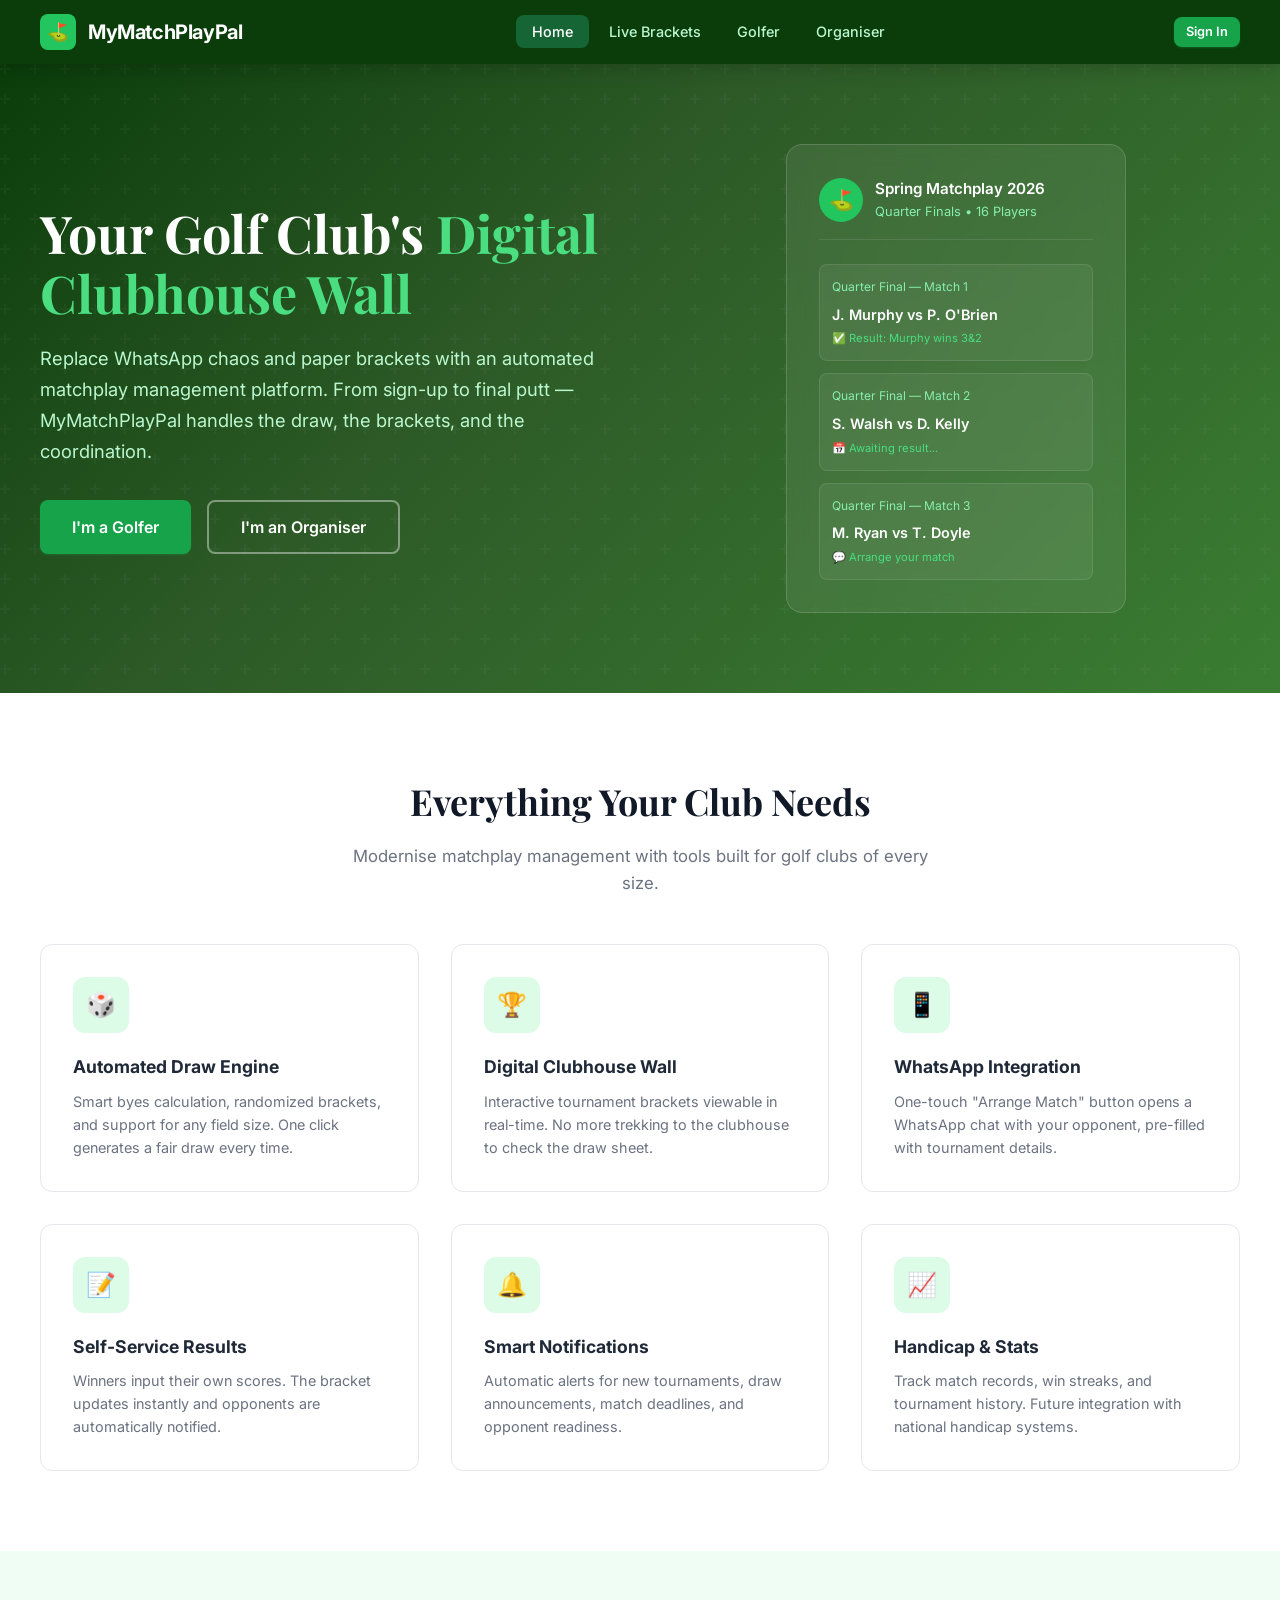
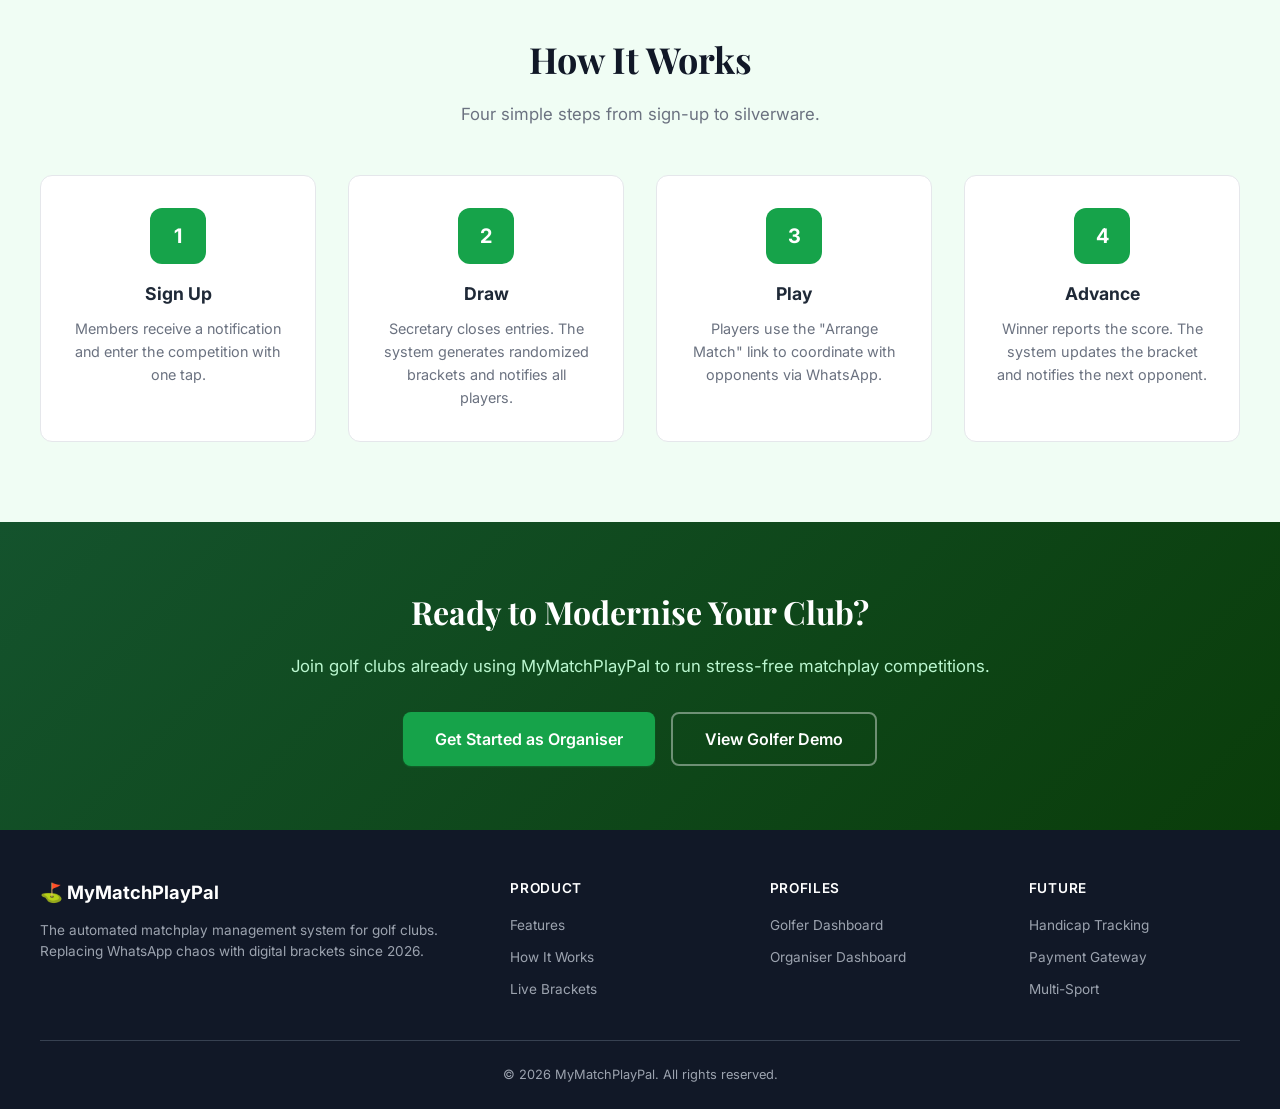
==== index.html @ 0b0356ab "Optimise all pages for mobile viewing Add responsive hamburger menu dropdown, fix How It Works grid " ====
<!DOCTYPE html>
<html lang="en">
<head>
  <meta charset="UTF-8">
  <meta name="viewport" content="width=device-width, initial-scale=1.0">
  <title>MyMatchPlayPal - Automated Matchplay Management for Golf Clubs</title>
  <link rel="preconnect" href="https://fonts.googleapis.com">
  <link href="https://fonts.googleapis.com/css2?family=Inter:wght@400;500;600;700&family=Playfair+Display:wght@600;700&display=swap" rel="stylesheet">
  <link rel="stylesheet" href="css/style.css">
</head>
<body>

  <!-- Navigation -->
  <nav class="navbar">
    <div class="navbar-inner">
      <a href="index.html" class="navbar-brand">
        <div class="brand-icon">&#9971;</div>
        MyMatchPlayPal
      </a>
      <ul class="navbar-links">
        <li><a href="index.html" class="active">Home</a></li>
        <li><a href="bracket.html">Live Brackets</a></li>
        <li><a href="golfer.html">Golfer</a></li>
        <li><a href="organiser.html">Organiser</a></li>
      </ul>
      <div class="navbar-actions">
        <a href="golfer.html" class="btn btn-sm btn-primary">Sign In</a>
        <button class="menu-toggle" onclick="document.querySelector('.navbar-links').classList.toggle('show')">&#9776;</button>
      </div>
    </div>
  </nav>

  <!-- Hero Section -->
  <section class="hero">
    <div class="hero-content">
      <div class="hero-text">
        <h1>Your Golf Club's <span>Digital Clubhouse Wall</span></h1>
        <p>Replace WhatsApp chaos and paper brackets with an automated matchplay management platform. From sign-up to final putt &mdash; MyMatchPlayPal handles the draw, the brackets, and the coordination.</p>
        <div class="hero-buttons">
          <a href="golfer.html" class="btn btn-lg btn-primary">I'm a Golfer</a>
          <a href="organiser.html" class="btn btn-lg btn-outline">I'm an Organiser</a>
        </div>
      </div>
      <div class="hero-visual">
        <div class="hero-mockup">
          <div class="hero-mockup-header">
            <div class="hero-mockup-avatar">&#9971;</div>
            <div class="hero-mockup-info">
              <h4>Spring Matchplay 2026</h4>
              <p>Quarter Finals &bull; 16 Players</p>
            </div>
          </div>
          <div class="hero-mockup-matches">
            <div class="hero-match-card">
              <div class="match-title">Quarter Final &mdash; Match 1</div>
              <div class="match-vs">J. Murphy vs P. O'Brien</div>
              <div class="match-status">&#9989; Result: Murphy wins 3&amp;2</div>
            </div>
            <div class="hero-match-card">
              <div class="match-title">Quarter Final &mdash; Match 2</div>
              <div class="match-vs">S. Walsh vs D. Kelly</div>
              <div class="match-status">&#128197; Awaiting result...</div>
            </div>
            <div class="hero-match-card">
              <div class="match-title">Quarter Final &mdash; Match 3</div>
              <div class="match-vs">M. Ryan vs T. Doyle</div>
              <div class="match-status">&#128172; Arrange your match</div>
            </div>
          </div>
        </div>
      </div>
    </div>
  </section>

  <!-- Features -->
  <section class="features" id="features">
    <div class="section-header">
      <h2>Everything Your Club Needs</h2>
      <p>Modernise matchplay management with tools built for golf clubs of every size.</p>
    </div>
    <div class="feature-grid">
      <div class="feature-card">
        <div class="feature-icon">&#127922;</div>
        <h3>Automated Draw Engine</h3>
        <p>Smart byes calculation, randomized brackets, and support for any field size. One click generates a fair draw every time.</p>
      </div>
      <div class="feature-card">
        <div class="feature-icon">&#127942;</div>
        <h3>Digital Clubhouse Wall</h3>
        <p>Interactive tournament brackets viewable in real-time. No more trekking to the clubhouse to check the draw sheet.</p>
      </div>
      <div class="feature-card">
        <div class="feature-icon">&#128241;</div>
        <h3>WhatsApp Integration</h3>
        <p>One-touch "Arrange Match" button opens a WhatsApp chat with your opponent, pre-filled with tournament details.</p>
      </div>
      <div class="feature-card">
        <div class="feature-icon">&#128221;</div>
        <h3>Self-Service Results</h3>
        <p>Winners input their own scores. The bracket updates instantly and opponents are automatically notified.</p>
      </div>
      <div class="feature-card">
        <div class="feature-icon">&#128276;</div>
        <h3>Smart Notifications</h3>
        <p>Automatic alerts for new tournaments, draw announcements, match deadlines, and opponent readiness.</p>
      </div>
      <div class="feature-card">
        <div class="feature-icon">&#128200;</div>
        <h3>Handicap & Stats</h3>
        <p>Track match records, win streaks, and tournament history. Future integration with national handicap systems.</p>
      </div>
    </div>
  </section>

  <!-- How It Works -->
  <section class="features" id="how-it-works" style="background: var(--green-50);">
    <div class="section-header">
      <h2>How It Works</h2>
      <p>Four simple steps from sign-up to silverware.</p>
    </div>
    <div class="feature-grid how-it-works-grid">
      <div class="feature-card" style="text-align:center; background: var(--white);">
        <div class="feature-icon" style="margin: 0 auto 1rem; background: var(--green-600); color: white; font-weight: 700; font-size: 1.25rem;">1</div>
        <h3>Sign Up</h3>
        <p>Members receive a notification and enter the competition with one tap.</p>
      </div>
      <div class="feature-card" style="text-align:center; background: var(--white);">
        <div class="feature-icon" style="margin: 0 auto 1rem; background: var(--green-600); color: white; font-weight: 700; font-size: 1.25rem;">2</div>
        <h3>Draw</h3>
        <p>Secretary closes entries. The system generates randomized brackets and notifies all players.</p>
      </div>
      <div class="feature-card" style="text-align:center; background: var(--white);">
        <div class="feature-icon" style="margin: 0 auto 1rem; background: var(--green-600); color: white; font-weight: 700; font-size: 1.25rem;">3</div>
        <h3>Play</h3>
        <p>Players use the "Arrange Match" link to coordinate with opponents via WhatsApp.</p>
      </div>
      <div class="feature-card" style="text-align:center; background: var(--white);">
        <div class="feature-icon" style="margin: 0 auto 1rem; background: var(--green-600); color: white; font-weight: 700; font-size: 1.25rem;">4</div>
        <h3>Advance</h3>
        <p>Winner reports the score. The system updates the bracket and notifies the next opponent.</p>
      </div>
    </div>
  </section>

  <!-- CTA -->
  <section class="cta">
    <h2>Ready to Modernise Your Club?</h2>
    <p>Join golf clubs already using MyMatchPlayPal to run stress-free matchplay competitions.</p>
    <div style="display:flex; gap:1rem; justify-content:center; flex-wrap:wrap;">
      <a href="organiser.html" class="btn btn-lg btn-primary">Get Started as Organiser</a>
      <a href="golfer.html" class="btn btn-lg btn-outline">View Golfer Demo</a>
    </div>
  </section>

  <!-- Footer -->
  <footer class="footer">
    <div class="footer-inner">
      <div class="footer-brand">
        <h3>&#9971; MyMatchPlayPal</h3>
        <p>The automated matchplay management system for golf clubs. Replacing WhatsApp chaos with digital brackets since 2026.</p>
      </div>
      <div class="footer-col">
        <h4>Product</h4>
        <ul>
          <li><a href="#features">Features</a></li>
          <li><a href="#how-it-works">How It Works</a></li>
          <li><a href="bracket.html">Live Brackets</a></li>
        </ul>
      </div>
      <div class="footer-col">
        <h4>Profiles</h4>
        <ul>
          <li><a href="golfer.html">Golfer Dashboard</a></li>
          <li><a href="organiser.html">Organiser Dashboard</a></li>
        </ul>
      </div>
      <div class="footer-col">
        <h4>Future</h4>
        <ul>
          <li><a href="#">Handicap Tracking</a></li>
          <li><a href="#">Payment Gateway</a></li>
          <li><a href="#">Multi-Sport</a></li>
        </ul>
      </div>
    </div>
    <div class="footer-bottom">
      &copy; 2026 MyMatchPlayPal. All rights reserved.
    </div>
  </footer>

</body>
</html>
---- css/style.css ----
/* ============================================
   MyMatchPlayPal - Golf Green Theme
   ============================================ */

/* CSS Variables - Golf Green Palette */
:root {
  --green-900: #0a3d0a;
  --green-800: #14532d;
  --green-700: #166534;
  --green-600: #16a34a;
  --green-500: #22c55e;
  --green-400: #4ade80;
  --green-300: #86efac;
  --green-200: #bbf7d0;
  --green-100: #dcfce7;
  --green-50: #f0fdf4;

  --fairway: #2d5a27;
  --putting-green: #3a7d32;
  --rough: #1a4314;
  --sand: #f5e6c8;
  --sand-dark: #d4c4a0;
  --white: #ffffff;
  --off-white: #f8faf8;
  --gray-100: #f3f4f6;
  --gray-200: #e5e7eb;
  --gray-300: #d1d5db;
  --gray-400: #9ca3af;
  --gray-500: #6b7280;
  --gray-600: #4b5563;
  --gray-700: #374151;
  --gray-800: #1f2937;
  --gray-900: #111827;

  --gold: #d4a843;
  --gold-light: #f0d78c;
  --red: #dc2626;
  --blue: #2563eb;

  --shadow-sm: 0 1px 2px rgba(0,0,0,0.05);
  --shadow: 0 1px 3px rgba(0,0,0,0.1), 0 1px 2px rgba(0,0,0,0.06);
  --shadow-md: 0 4px 6px rgba(0,0,0,0.1), 0 2px 4px rgba(0,0,0,0.06);
  --shadow-lg: 0 10px 15px rgba(0,0,0,0.1), 0 4px 6px rgba(0,0,0,0.05);
  --shadow-xl: 0 20px 25px rgba(0,0,0,0.1), 0 10px 10px rgba(0,0,0,0.04);

  --radius-sm: 6px;
  --radius: 8px;
  --radius-lg: 12px;
  --radius-xl: 16px;
  --radius-full: 9999px;

  --font-sans: 'Inter', -apple-system, BlinkMacSystemFont, 'Segoe UI', sans-serif;
  --font-display: 'Playfair Display', Georgia, serif;
}

/* Reset & Base */
*, *::before, *::after {
  box-sizing: border-box;
  margin: 0;
  padding: 0;
}

html {
  scroll-behavior: smooth;
}

body {
  font-family: var(--font-sans);
  color: var(--gray-800);
  background: var(--off-white);
  line-height: 1.6;
  -webkit-font-smoothing: antialiased;
}

a {
  color: var(--green-700);
  text-decoration: none;
  transition: color 0.2s;
}

a:hover {
  color: var(--green-500);
}

img {
  max-width: 100%;
  display: block;
}

/* ============================================
   Navigation
   ============================================ */
.navbar {
  background: var(--green-900);
  padding: 0 2rem;
  position: sticky;
  top: 0;
  z-index: 1000;
  box-shadow: var(--shadow-lg);
}

.navbar-inner {
  max-width: 1200px;
  margin: 0 auto;
  display: flex;
  align-items: center;
  justify-content: space-between;
  height: 64px;
}

.navbar-brand {
  display: flex;
  align-items: center;
  gap: 0.75rem;
  color: var(--white);
  font-weight: 700;
  font-size: 1.25rem;
  letter-spacing: -0.02em;
}

.navbar-brand .brand-icon {
  width: 36px;
  height: 36px;
  background: var(--green-500);
  border-radius: var(--radius);
  display: flex;
  align-items: center;
  justify-content: center;
  font-size: 1.1rem;
}

.navbar-links {
  display: flex;
  align-items: center;
  gap: 0.25rem;
  list-style: none;
}

.navbar-links a {
  color: var(--green-200);
  padding: 0.5rem 1rem;
  border-radius: var(--radius);
  font-size: 0.9rem;
  font-weight: 500;
  transition: all 0.2s;
}

.navbar-links a:hover,
.navbar-links a.active {
  color: var(--white);
  background: rgba(255,255,255,0.1);
}

.navbar-links a.active {
  background: var(--green-700);
}

.navbar-actions {
  display: flex;
  align-items: center;
  gap: 0.75rem;
}

.nav-avatar {
  width: 36px;
  height: 36px;
  border-radius: var(--radius-full);
  background: var(--green-600);
  color: var(--white);
  display: flex;
  align-items: center;
  justify-content: center;
  font-weight: 600;
  font-size: 0.85rem;
  border: 2px solid var(--green-400);
  cursor: pointer;
}

/* Mobile menu toggle */
.menu-toggle {
  display: none;
  background: none;
  border: none;
  color: var(--white);
  font-size: 1.5rem;
  cursor: pointer;
}

/* ============================================
   Buttons
   ============================================ */
.btn {
  display: inline-flex;
  align-items: center;
  justify-content: center;
  gap: 0.5rem;
  padding: 0.625rem 1.25rem;
  border-radius: var(--radius);
  font-size: 0.9rem;
  font-weight: 600;
  font-family: var(--font-sans);
  border: none;
  cursor: pointer;
  transition: all 0.2s;
  text-decoration: none;
  line-height: 1.4;
}

.btn-primary {
  background: var(--green-600);
  color: var(--white);
  box-shadow: 0 1px 2px rgba(22, 163, 74, 0.3);
}

.btn-primary:hover {
  background: var(--green-700);
  color: var(--white);
  transform: translateY(-1px);
  box-shadow: 0 4px 8px rgba(22, 163, 74, 0.3);
}

.btn-secondary {
  background: var(--white);
  color: var(--green-700);
  border: 2px solid var(--green-600);
}

.btn-secondary:hover {
  background: var(--green-50);
  color: var(--green-800);
}

.btn-outline {
  background: transparent;
  color: var(--white);
  border: 2px solid rgba(255,255,255,0.4);
}

.btn-outline:hover {
  background: rgba(255,255,255,0.1);
  border-color: var(--white);
  color: var(--white);
}

.btn-gold {
  background: var(--gold);
  color: var(--green-900);
}

.btn-gold:hover {
  background: var(--gold-light);
}

.btn-whatsapp {
  background: #25D366;
  color: var(--white);
}

.btn-whatsapp:hover {
  background: #20bd5a;
  color: var(--white);
}

.btn-danger {
  background: var(--red);
  color: var(--white);
}

.btn-sm {
  padding: 0.375rem 0.75rem;
  font-size: 0.8rem;
}

.btn-lg {
  padding: 0.875rem 2rem;
  font-size: 1rem;
}

.btn-icon {
  width: 36px;
  height: 36px;
  padding: 0;
  border-radius: var(--radius);
}

/* ============================================
   Cards
   ============================================ */
.card {
  background: var(--white);
  border-radius: var(--radius-lg);
  box-shadow: var(--shadow);
  border: 1px solid var(--gray-200);
  overflow: hidden;
  transition: box-shadow 0.2s, transform 0.2s;
}

.card:hover {
  box-shadow: var(--shadow-md);
}

.card-header {
  padding: 1.25rem 1.5rem;
  border-bottom: 1px solid var(--gray-200);
  display: flex;
  align-items: center;
  justify-content: space-between;
}

.card-header h3 {
  font-size: 1rem;
  font-weight: 600;
  color: var(--gray-800);
}

.card-body {
  padding: 1.5rem;
}

.card-footer {
  padding: 1rem 1.5rem;
  border-top: 1px solid var(--gray-200);
  background: var(--gray-100);
}

/* ============================================
   Badges & Status
   ============================================ */
.badge {
  display: inline-flex;
  align-items: center;
  gap: 0.35rem;
  padding: 0.25rem 0.75rem;
  border-radius: var(--radius-full);
  font-size: 0.75rem;
  font-weight: 600;
  text-transform: uppercase;
  letter-spacing: 0.03em;
}

.badge-green {
  background: var(--green-100);
  color: var(--green-800);
}

.badge-gold {
  background: #fef3c7;
  color: #92400e;
}

.badge-red {
  background: #fef2f2;
  color: #991b1b;
}

.badge-blue {
  background: #eff6ff;
  color: #1e40af;
}

.badge-gray {
  background: var(--gray-100);
  color: var(--gray-600);
}

.status-dot {
  width: 8px;
  height: 8px;
  border-radius: 50%;
  display: inline-block;
}

.status-dot.live { background: var(--green-500); }
.status-dot.pending { background: var(--gold); }
.status-dot.closed { background: var(--gray-400); }

/* ============================================
   Layout Utilities
   ============================================ */
.container {
  max-width: 1200px;
  margin: 0 auto;
  padding: 0 1.5rem;
}

.page-content {
  padding: 2rem 0;
}

.grid {
  display: grid;
  gap: 1.5rem;
}

.grid-2 { grid-template-columns: repeat(2, 1fr); }
.grid-3 { grid-template-columns: repeat(3, 1fr); }
.grid-4 { grid-template-columns: repeat(4, 1fr); }

.flex { display: flex; }
.flex-col { flex-direction: column; }
.items-center { align-items: center; }
.justify-between { justify-content: space-between; }
.gap-1 { gap: 0.5rem; }
.gap-2 { gap: 1rem; }
.gap-3 { gap: 1.5rem; }
.gap-4 { gap: 2rem; }

.text-center { text-align: center; }
.text-sm { font-size: 0.875rem; }
.text-xs { font-size: 0.75rem; }
.text-muted { color: var(--gray-500); }
.text-green { color: var(--green-600); }
.text-gold { color: var(--gold); }
.font-bold { font-weight: 700; }
.mt-1 { margin-top: 0.5rem; }
.mt-2 { margin-top: 1rem; }
.mt-3 { margin-top: 1.5rem; }
.mb-1 { margin-bottom: 0.5rem; }
.mb-2 { margin-bottom: 1rem; }
.mb-3 { margin-bottom: 1.5rem; }

/* ============================================
   Forms
   ============================================ */
.form-group {
  margin-bottom: 1.25rem;
}

.form-label {
  display: block;
  font-size: 0.85rem;
  font-weight: 600;
  color: var(--gray-700);
  margin-bottom: 0.4rem;
}

.form-input,
.form-select,
.form-textarea {
  width: 100%;
  padding: 0.625rem 0.875rem;
  border: 1.5px solid var(--gray-300);
  border-radius: var(--radius);
  font-size: 0.9rem;
  font-family: var(--font-sans);
  color: var(--gray-800);
  background: var(--white);
  transition: border-color 0.2s, box-shadow 0.2s;
}

.form-input:focus,
.form-select:focus,
.form-textarea:focus {
  outline: none;
  border-color: var(--green-500);
  box-shadow: 0 0 0 3px rgba(34, 197, 94, 0.15);
}

.form-textarea {
  resize: vertical;
  min-height: 100px;
}

/* ============================================
   Dashboard Layout
   ============================================ */
.dashboard {
  display: grid;
  grid-template-columns: 260px 1fr;
  min-height: calc(100vh - 64px);
}

.sidebar {
  background: var(--white);
  border-right: 1px solid var(--gray-200);
  padding: 1.5rem 0;
}

.sidebar-section {
  padding: 0 1rem;
  margin-bottom: 1.5rem;
}

.sidebar-section-title {
  font-size: 0.7rem;
  font-weight: 700;
  text-transform: uppercase;
  letter-spacing: 0.08em;
  color: var(--gray-400);
  padding: 0 0.75rem;
  margin-bottom: 0.5rem;
}

.sidebar-nav {
  list-style: none;
}

.sidebar-nav li a {
  display: flex;
  align-items: center;
  gap: 0.75rem;
  padding: 0.6rem 0.75rem;
  border-radius: var(--radius);
  font-size: 0.9rem;
  color: var(--gray-600);
  transition: all 0.15s;
}

.sidebar-nav li a:hover {
  background: var(--green-50);
  color: var(--green-700);
}

.sidebar-nav li a.active {
  background: var(--green-100);
  color: var(--green-800);
  font-weight: 600;
}

.sidebar-nav li a .nav-icon {
  width: 20px;
  text-align: center;
  font-size: 1rem;
}

.dashboard-main {
  padding: 2rem;
  background: var(--off-white);
  overflow-y: auto;
}

.dashboard-header {
  margin-bottom: 2rem;
}

.dashboard-header h1 {
  font-size: 1.75rem;
  font-weight: 700;
  color: var(--gray-900);
}

.dashboard-header p {
  color: var(--gray-500);
  margin-top: 0.25rem;
}

/* Stats Row */
.stat-cards {
  display: grid;
  grid-template-columns: repeat(4, 1fr);
  gap: 1rem;
  margin-bottom: 2rem;
}

.stat-card {
  background: var(--white);
  border-radius: var(--radius-lg);
  padding: 1.25rem;
  border: 1px solid var(--gray-200);
}

.stat-card .stat-icon {
  width: 40px;
  height: 40px;
  border-radius: var(--radius);
  display: flex;
  align-items: center;
  justify-content: center;
  font-size: 1.1rem;
  margin-bottom: 0.75rem;
}

.stat-card .stat-icon.green { background: var(--green-100); }
.stat-card .stat-icon.gold { background: #fef3c7; }
.stat-card .stat-icon.blue { background: #eff6ff; }
.stat-card .stat-icon.red { background: #fef2f2; }

.stat-card .stat-value {
  font-size: 1.75rem;
  font-weight: 700;
  color: var(--gray-900);
  line-height: 1;
}

.stat-card .stat-label {
  font-size: 0.8rem;
  color: var(--gray-500);
  margin-top: 0.25rem;
}

/* ============================================
   Table
   ============================================ */
.table-wrap {
  overflow-x: auto;
}

table {
  width: 100%;
  border-collapse: collapse;
}

table th {
  text-align: left;
  font-size: 0.75rem;
  font-weight: 600;
  text-transform: uppercase;
  letter-spacing: 0.05em;
  color: var(--gray-500);
  padding: 0.75rem 1rem;
  border-bottom: 2px solid var(--gray-200);
}

table td {
  padding: 0.875rem 1rem;
  border-bottom: 1px solid var(--gray-100);
  font-size: 0.9rem;
}

table tbody tr:hover {
  background: var(--green-50);
}

/* ============================================
   Tournament Bracket
   ============================================ */
.bracket-container {
  overflow-x: auto;
  padding: 2rem;
}

.bracket {
  display: flex;
  gap: 3rem;
  align-items: center;
  min-width: max-content;
}

.bracket-round {
  display: flex;
  flex-direction: column;
  gap: 1.5rem;
}

.bracket-round-title {
  text-align: center;
  font-size: 0.8rem;
  font-weight: 700;
  text-transform: uppercase;
  letter-spacing: 0.06em;
  color: var(--green-700);
  margin-bottom: 0.75rem;
  padding: 0.4rem 1rem;
  background: var(--green-100);
  border-radius: var(--radius-full);
}

.bracket-match {
  background: var(--white);
  border: 1.5px solid var(--gray-200);
  border-radius: var(--radius);
  overflow: hidden;
  min-width: 200px;
  box-shadow: var(--shadow-sm);
}

.bracket-player {
  display: flex;
  align-items: center;
  justify-content: space-between;
  padding: 0.5rem 0.75rem;
  font-size: 0.85rem;
  border-bottom: 1px solid var(--gray-100);
  transition: background 0.15s;
}

.bracket-player:last-child {
  border-bottom: none;
}

.bracket-player.winner {
  background: var(--green-50);
  font-weight: 600;
  color: var(--green-800);
}

.bracket-player.loser {
  color: var(--gray-400);
}

.bracket-player .player-name {
  display: flex;
  align-items: center;
  gap: 0.5rem;
}

.bracket-player .player-score {
  font-weight: 700;
  min-width: 24px;
  text-align: center;
}

.bracket-player .seed {
  font-size: 0.7rem;
  color: var(--gray-400);
  font-weight: 400;
}

/* Connector lines */
.bracket-round + .bracket-round {
  position: relative;
}

/* ============================================
   Hero Section
   ============================================ */
.hero {
  background: linear-gradient(135deg, var(--green-900) 0%, var(--fairway) 40%, var(--putting-green) 100%);
  color: var(--white);
  padding: 5rem 2rem;
  position: relative;
  overflow: hidden;
}

.hero::before {
  content: '';
  position: absolute;
  top: 0;
  left: 0;
  right: 0;
  bottom: 0;
  background: url("data:image/svg+xml,%3Csvg width='60' height='60' viewBox='0 0 60 60' xmlns='http://www.w3.org/2000/svg'%3E%3Cg fill='none' fill-rule='evenodd'%3E%3Cg fill='%23ffffff' fill-opacity='0.03'%3E%3Cpath d='M36 34v-4h-2v4h-4v2h4v4h2v-4h4v-2h-4zm0-30V0h-2v4h-4v2h4v4h2V6h4V4h-4zM6 34v-4H4v4H0v2h4v4h2v-4h4v-2H6zM6 4V0H4v4H0v2h4v4h2V6h4V4H6z'/%3E%3C/g%3E%3C/g%3E%3C/svg%3E");
  opacity: 1;
}

.hero-content {
  max-width: 1200px;
  margin: 0 auto;
  position: relative;
  z-index: 1;
  display: grid;
  grid-template-columns: 1fr 1fr;
  gap: 4rem;
  align-items: center;
}

.hero h1 {
  font-family: var(--font-display);
  font-size: 3.25rem;
  font-weight: 700;
  line-height: 1.15;
  margin-bottom: 1.25rem;
}

.hero h1 span {
  color: var(--green-400);
}

.hero p {
  font-size: 1.15rem;
  color: var(--green-200);
  margin-bottom: 2rem;
  line-height: 1.7;
}

.hero-buttons {
  display: flex;
  gap: 1rem;
  flex-wrap: wrap;
}

.hero-visual {
  display: flex;
  justify-content: center;
}

.hero-mockup {
  background: rgba(255,255,255,0.08);
  border: 1px solid rgba(255,255,255,0.15);
  border-radius: var(--radius-xl);
  padding: 2rem;
  backdrop-filter: blur(10px);
  width: 340px;
}

.hero-mockup-header {
  display: flex;
  align-items: center;
  gap: 0.75rem;
  margin-bottom: 1.5rem;
  padding-bottom: 1rem;
  border-bottom: 1px solid rgba(255,255,255,0.1);
}

.hero-mockup-avatar {
  width: 44px;
  height: 44px;
  border-radius: var(--radius-full);
  background: var(--green-500);
  display: flex;
  align-items: center;
  justify-content: center;
  font-size: 1.25rem;
}

.hero-mockup-info h4 {
  font-size: 0.95rem;
  font-weight: 600;
}

.hero-mockup-info p {
  font-size: 0.8rem;
  color: var(--green-300);
  margin-bottom: 0;
}

.hero-mockup-matches {
  display: flex;
  flex-direction: column;
  gap: 0.75rem;
}

.hero-match-card {
  background: rgba(255,255,255,0.06);
  border: 1px solid rgba(255,255,255,0.1);
  border-radius: var(--radius);
  padding: 0.75rem;
}

.hero-match-card .match-title {
  font-size: 0.75rem;
  color: var(--green-300);
  margin-bottom: 0.4rem;
}

.hero-match-card .match-vs {
  font-weight: 600;
  font-size: 0.9rem;
}

.hero-match-card .match-status {
  font-size: 0.7rem;
  margin-top: 0.3rem;
  color: var(--green-400);
}

/* ============================================
   Features Section
   ============================================ */
.features {
  padding: 5rem 2rem;
  background: var(--white);
}

.section-header {
  text-align: center;
  max-width: 600px;
  margin: 0 auto 3rem;
}

.section-header h2 {
  font-family: var(--font-display);
  font-size: 2.25rem;
  font-weight: 700;
  color: var(--gray-900);
  margin-bottom: 0.75rem;
}

.section-header p {
  color: var(--gray-500);
  font-size: 1.05rem;
}

.feature-grid {
  max-width: 1200px;
  margin: 0 auto;
  display: grid;
  grid-template-columns: repeat(3, 1fr);
  gap: 2rem;
}

.feature-card {
  padding: 2rem;
  border-radius: var(--radius-lg);
  border: 1px solid var(--gray-200);
  transition: all 0.3s;
}

.feature-card:hover {
  border-color: var(--green-300);
  box-shadow: var(--shadow-md);
  transform: translateY(-2px);
}

.feature-icon {
  width: 56px;
  height: 56px;
  border-radius: var(--radius-lg);
  background: var(--green-100);
  display: flex;
  align-items: center;
  justify-content: center;
  font-size: 1.5rem;
  margin-bottom: 1.25rem;
}

.feature-card h3 {
  font-size: 1.1rem;
  font-weight: 700;
  margin-bottom: 0.5rem;
  color: var(--gray-800);
}

.feature-card p {
  font-size: 0.9rem;
  color: var(--gray-500);
  line-height: 1.6;
}

/* How It Works - 4 column grid */
.how-it-works-grid {
  grid-template-columns: repeat(4, 1fr);
}

/* ============================================
   CTA Section
   ============================================ */
.cta {
  background: linear-gradient(135deg, var(--green-800), var(--green-900));
  padding: 4rem 2rem;
  text-align: center;
  color: var(--white);
}

.cta h2 {
  font-family: var(--font-display);
  font-size: 2rem;
  margin-bottom: 1rem;
}

.cta p {
  color: var(--green-200);
  margin-bottom: 2rem;
  font-size: 1.05rem;
}

/* ============================================
   Footer
   ============================================ */
.footer {
  background: var(--gray-900);
  color: var(--gray-400);
  padding: 3rem 2rem 1.5rem;
}

.footer-inner {
  max-width: 1200px;
  margin: 0 auto;
  display: grid;
  grid-template-columns: 2fr 1fr 1fr 1fr;
  gap: 3rem;
}

.footer-brand h3 {
  color: var(--white);
  font-size: 1.15rem;
  margin-bottom: 0.75rem;
}

.footer-brand p {
  font-size: 0.85rem;
  line-height: 1.6;
}

.footer-col h4 {
  color: var(--white);
  font-size: 0.85rem;
  font-weight: 600;
  text-transform: uppercase;
  letter-spacing: 0.05em;
  margin-bottom: 0.75rem;
}

.footer-col ul {
  list-style: none;
}

.footer-col ul li {
  margin-bottom: 0.4rem;
}

.footer-col ul li a {
  color: var(--gray-400);
  font-size: 0.85rem;
}

.footer-col ul li a:hover {
  color: var(--green-400);
}

.footer-bottom {
  max-width: 1200px;
  margin: 2rem auto 0;
  padding-top: 1.5rem;
  border-top: 1px solid var(--gray-700);
  text-align: center;
  font-size: 0.8rem;
}

/* ============================================
   Profile cards
   ============================================ */
.profile-header {
  display: flex;
  align-items: center;
  gap: 1.5rem;
  margin-bottom: 2rem;
}

.profile-avatar {
  width: 72px;
  height: 72px;
  border-radius: var(--radius-full);
  display: flex;
  align-items: center;
  justify-content: center;
  font-size: 1.75rem;
  font-weight: 700;
  color: var(--white);
}

.profile-avatar.golfer { background: var(--green-600); }
.profile-avatar.organiser { background: var(--gold); color: var(--green-900); }

.profile-info h2 {
  font-size: 1.5rem;
  font-weight: 700;
  color: var(--gray-900);
}

.profile-info .profile-role {
  font-size: 0.85rem;
  color: var(--gray-500);
}

.profile-meta {
  display: flex;
  gap: 1.5rem;
  margin-top: 0.5rem;
}

.profile-meta span {
  font-size: 0.85rem;
  color: var(--gray-600);
  display: flex;
  align-items: center;
  gap: 0.35rem;
}

/* ============================================
   Modal
   ============================================ */
.modal-overlay {
  position: fixed;
  top: 0;
  left: 0;
  right: 0;
  bottom: 0;
  background: rgba(0,0,0,0.5);
  display: flex;
  align-items: center;
  justify-content: center;
  z-index: 2000;
  opacity: 0;
  visibility: hidden;
  transition: all 0.2s;
}

.modal-overlay.active {
  opacity: 1;
  visibility: visible;
}

.modal {
  background: var(--white);
  border-radius: var(--radius-xl);
  box-shadow: var(--shadow-xl);
  width: 90%;
  max-width: 520px;
  max-height: 85vh;
  overflow-y: auto;
  transform: translateY(20px);
  transition: transform 0.2s;
}

.modal-overlay.active .modal {
  transform: translateY(0);
}

.modal-header {
  padding: 1.25rem 1.5rem;
  border-bottom: 1px solid var(--gray-200);
  display: flex;
  align-items: center;
  justify-content: space-between;
}

.modal-header h3 {
  font-size: 1.1rem;
  font-weight: 700;
}

.modal-close {
  background: none;
  border: none;
  font-size: 1.25rem;
  color: var(--gray-400);
  cursor: pointer;
  padding: 0.25rem;
}

.modal-body {
  padding: 1.5rem;
}

.modal-footer {
  padding: 1rem 1.5rem;
  border-top: 1px solid var(--gray-200);
  display: flex;
  justify-content: flex-end;
  gap: 0.75rem;
}

/* ============================================
   Notifications
   ============================================ */
.notification-list {
  display: flex;
  flex-direction: column;
  gap: 0.5rem;
}

.notification-item {
  display: flex;
  align-items: flex-start;
  gap: 0.75rem;
  padding: 0.75rem;
  border-radius: var(--radius);
  border: 1px solid var(--gray-200);
  background: var(--white);
}

.notification-item.unread {
  background: var(--green-50);
  border-color: var(--green-200);
}

.notification-icon {
  width: 32px;
  height: 32px;
  border-radius: var(--radius-full);
  display: flex;
  align-items: center;
  justify-content: center;
  flex-shrink: 0;
  font-size: 0.85rem;
}

.notification-content h4 {
  font-size: 0.85rem;
  font-weight: 600;
  margin-bottom: 0.15rem;
}

.notification-content p {
  font-size: 0.8rem;
  color: var(--gray-500);
}

.notification-time {
  font-size: 0.7rem;
  color: var(--gray-400);
  white-space: nowrap;
  margin-left: auto;
}

/* ============================================
   Tabs
   ============================================ */
.tabs {
  display: flex;
  gap: 0;
  border-bottom: 2px solid var(--gray-200);
  margin-bottom: 1.5rem;
}

.tab {
  padding: 0.75rem 1.25rem;
  font-size: 0.9rem;
  font-weight: 500;
  color: var(--gray-500);
  border: none;
  background: none;
  cursor: pointer;
  border-bottom: 2px solid transparent;
  margin-bottom: -2px;
  transition: all 0.2s;
  font-family: var(--font-sans);
}

.tab:hover {
  color: var(--green-600);
}

.tab.active {
  color: var(--green-700);
  border-bottom-color: var(--green-600);
  font-weight: 600;
}

.tab-panel {
  display: none;
}

.tab-panel.active {
  display: block;
}

/* ============================================
   Responsive
   ============================================ */
@media (max-width: 1024px) {
  .hero-content { grid-template-columns: 1fr; text-align: center; }
  .hero-visual { display: none; }
  .feature-grid { grid-template-columns: repeat(2, 1fr); }
  .how-it-works-grid { grid-template-columns: repeat(2, 1fr); }
  .stat-cards { grid-template-columns: repeat(2, 1fr); }
  .footer-inner { grid-template-columns: 1fr 1fr; }
  .dashboard { grid-template-columns: 1fr; }
  .sidebar { display: none; }
}

@media (max-width: 768px) {
  .hero h1 { font-size: 2.25rem; }
  .hero { padding: 3rem 1.5rem; }
  .feature-grid { grid-template-columns: 1fr !important; }
  .grid-2, .grid-3, .grid-4 { grid-template-columns: 1fr; }
  .stat-cards { grid-template-columns: 1fr 1fr; }
  .navbar-links { display: none; }
  .menu-toggle { display: block; }
  .footer-inner { grid-template-columns: 1fr; gap: 2rem; }
  .hero-buttons { justify-content: center; }

  /* Mobile dropdown menu */
  .navbar-links.show {
    display: flex;
    flex-direction: column;
    position: absolute;
    top: 64px;
    left: 0;
    right: 0;
    background: var(--green-900);
    padding: 0.75rem 1rem;
    box-shadow: var(--shadow-lg);
    z-index: 999;
  }

  .navbar-links.show a {
    padding: 0.75rem 1rem;
    font-size: 1rem;
  }

  .navbar-inner {
    position: relative;
  }

  /* Dashboard mobile */
  .dashboard-main {
    padding: 1.25rem;
  }

  .dashboard-header h1 {
    font-size: 1.35rem;
  }

  /* Tables: horizontal scroll */
  .table-wrap,
  .card-body:has(table) {
    overflow-x: auto;
    -webkit-overflow-scrolling: touch;
  }

  table {
    min-width: 600px;
  }

  /* Profile adjustments */
  .profile-header {
    flex-direction: column;
    text-align: center;
  }

  .profile-meta {
    flex-wrap: wrap;
    justify-content: center;
  }

  .profile-info h2 {
    font-size: 1.25rem;
  }

  /* Cards */
  .card-header {
    flex-wrap: wrap;
    gap: 0.5rem;
  }

  /* Section headers */
  .section-header h2 {
    font-size: 1.75rem;
  }

  .cta h2 {
    font-size: 1.5rem;
  }

  /* Bracket page */
  .bracket-legend {
    flex-wrap: wrap;
    gap: 0.75rem;
  }

  .tournament-selector {
    gap: 0.5rem;
  }

  .tournament-chip {
    padding: 0.4rem 0.9rem;
    font-size: 0.8rem;
  }

  /* Modal */
  .modal {
    width: 95%;
    margin: 1rem;
  }

  /* Buttons */
  .btn-lg {
    padding: 0.75rem 1.5rem;
    font-size: 0.9rem;
  }
}

@media (max-width: 480px) {
  .stat-cards { grid-template-columns: 1fr; }

  .hero h1 { font-size: 1.75rem; }
  .hero p { font-size: 1rem; }
  .hero { padding: 2rem 1rem; }

  .features { padding: 3rem 1rem; }

  .hero-buttons {
    flex-direction: column;
    align-items: stretch;
  }

  .hero-buttons .btn {
    text-align: center;
  }

  .navbar-brand {
    font-size: 1.05rem;
  }

  .dashboard-main {
    padding: 1rem;
  }

  .card-body {
    padding: 1rem;
  }

  .profile-meta span {
    font-size: 0.75rem;
  }
}
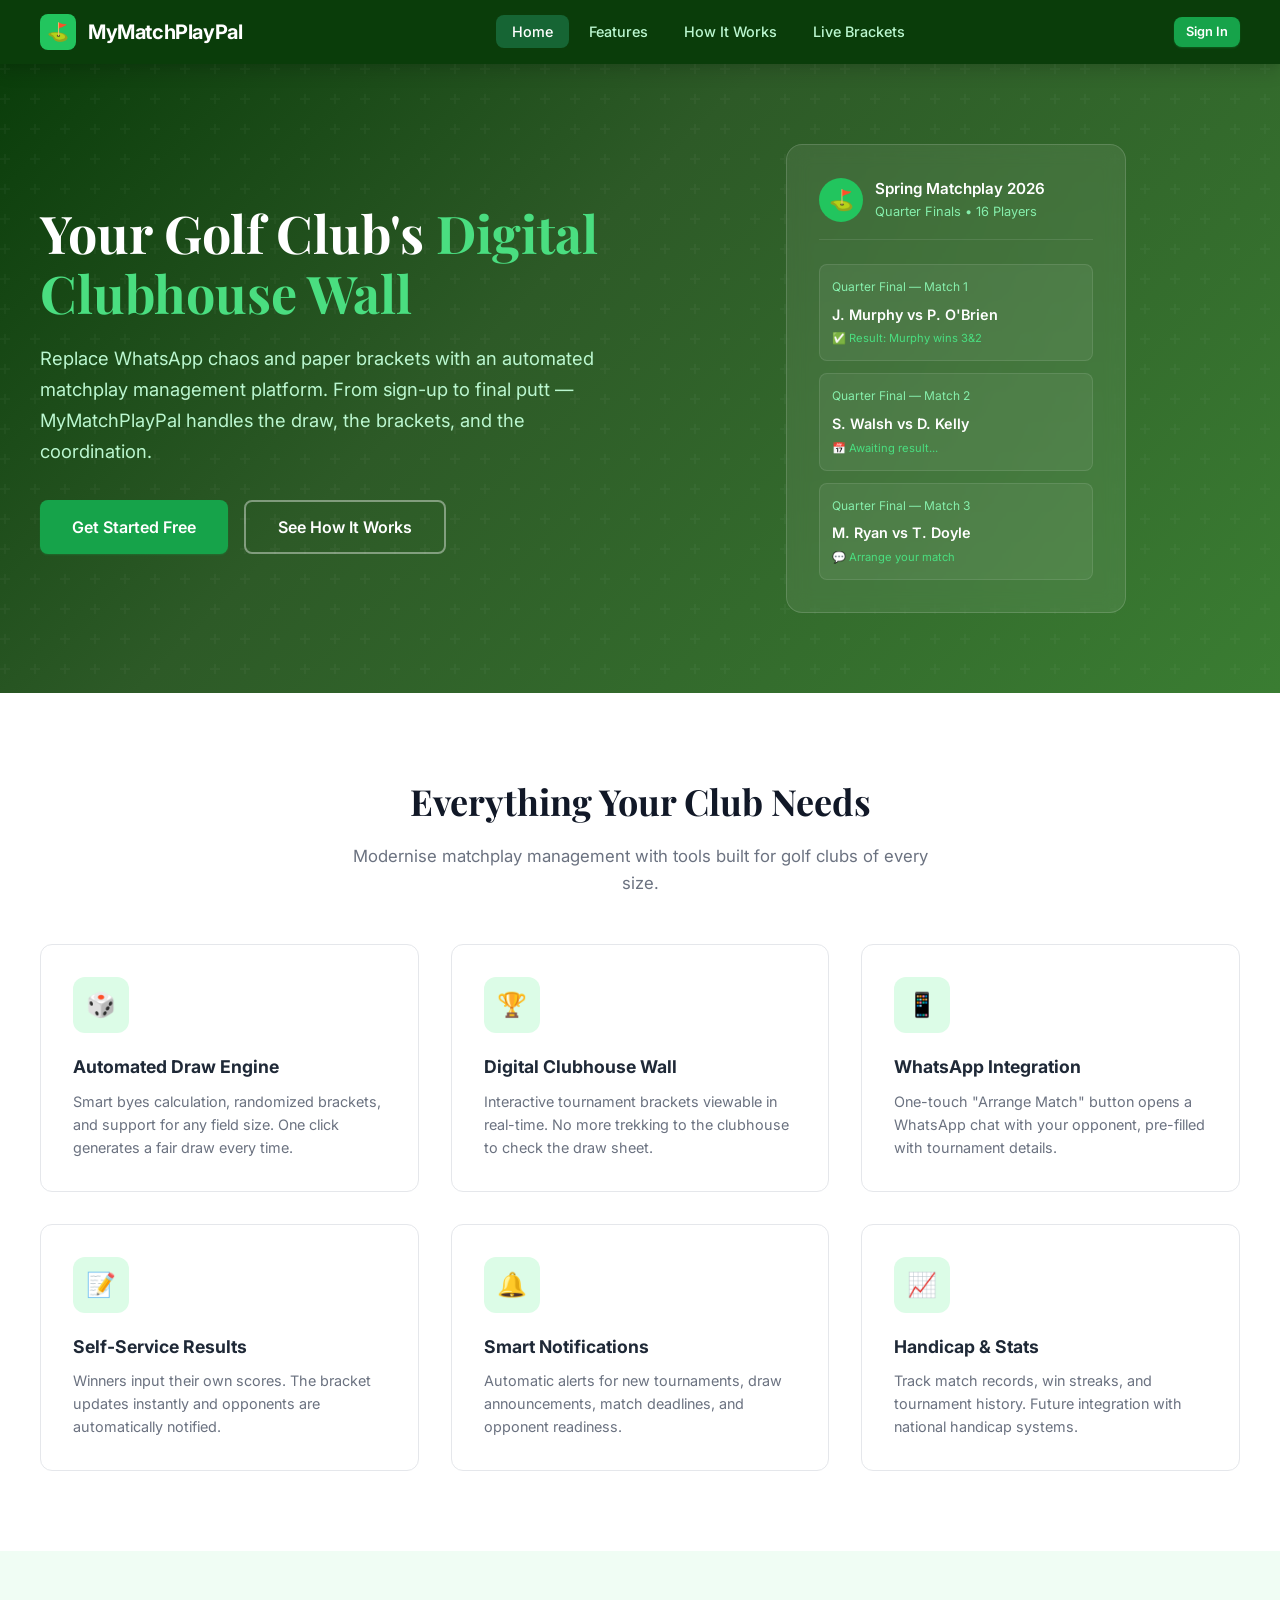
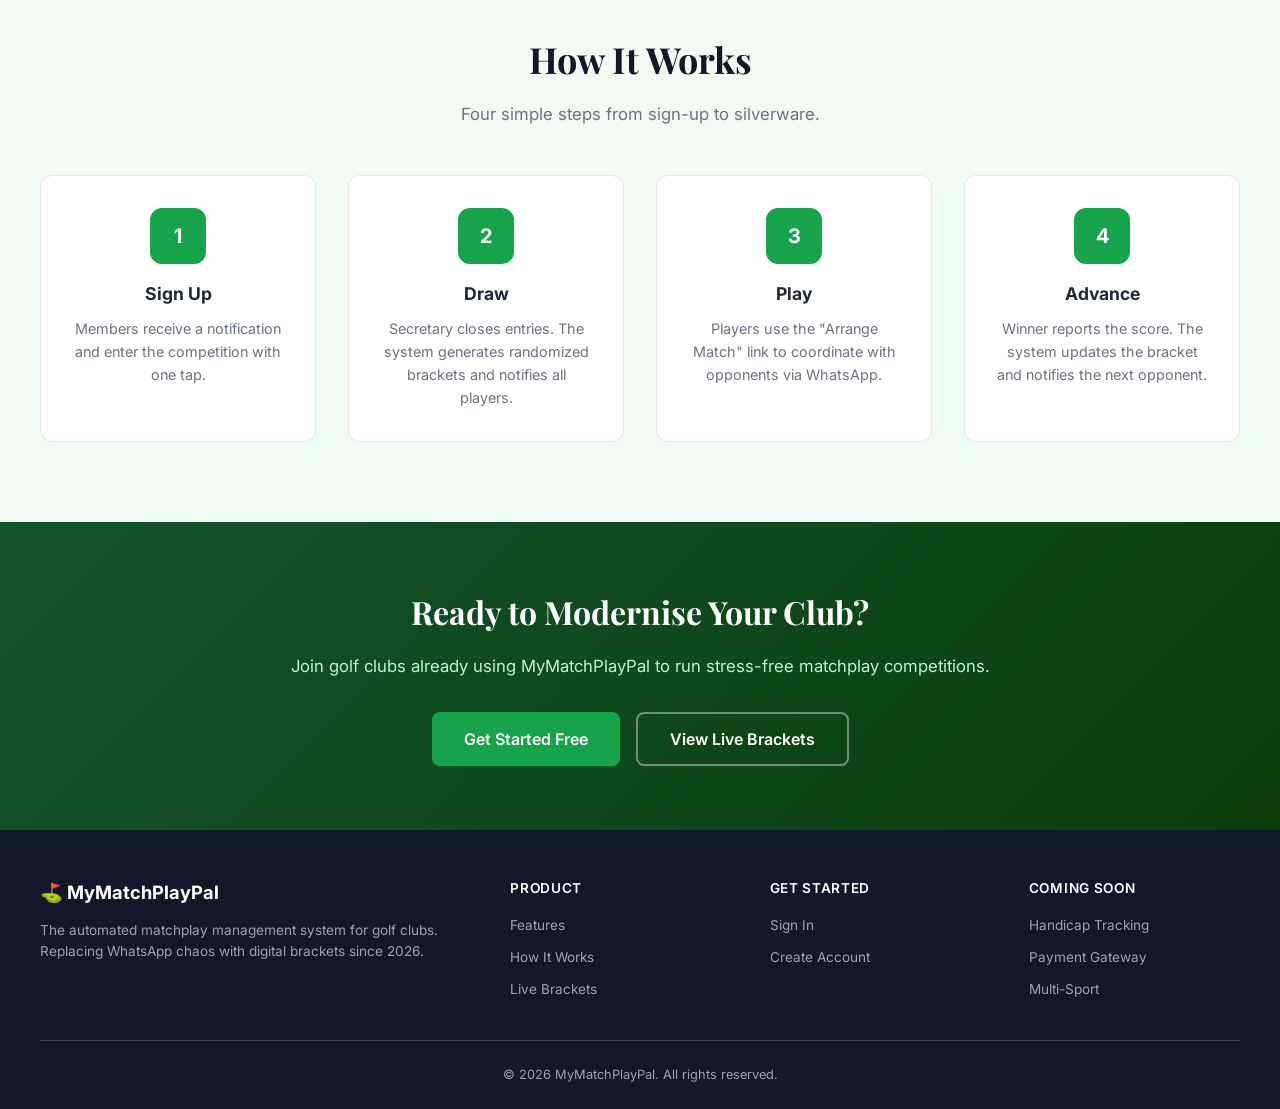
==== commit 3f77e408: "Separate public home page from auth flow - index.html is now a clean public sales page with no Supab" ====
--- a/index.html
+++ b/index.html
@@ -19,12 +19,12 @@
       </a>
       <ul class="navbar-links">
         <li><a href="index.html" class="active">Home</a></li>
+        <li><a href="#features">Features</a></li>
+        <li><a href="#how-it-works">How It Works</a></li>
         <li><a href="bracket.html">Live Brackets</a></li>
-        <li><a href="golfer.html">Golfer</a></li>
-        <li><a href="organiser.html">Organiser</a></li>
       </ul>
       <div class="navbar-actions">
-        <a href="golfer.html" class="btn btn-sm btn-primary">Sign In</a>
+        <a href="login.html" class="btn btn-sm btn-primary">Sign In</a>
         <button class="menu-toggle" onclick="document.querySelector('.navbar-links').classList.toggle('show')">&#9776;</button>
       </div>
     </div>
@@ -37,8 +37,8 @@
         <h1>Your Golf Club's <span>Digital Clubhouse Wall</span></h1>
         <p>Replace WhatsApp chaos and paper brackets with an automated matchplay management platform. From sign-up to final putt &mdash; MyMatchPlayPal handles the draw, the brackets, and the coordination.</p>
         <div class="hero-buttons">
-          <a href="golfer.html" class="btn btn-lg btn-primary">I'm a Golfer</a>
-          <a href="organiser.html" class="btn btn-lg btn-outline">I'm an Organiser</a>
+          <a href="login.html" class="btn btn-lg btn-primary">Get Started Free</a>
+          <a href="#how-it-works" class="btn btn-lg btn-outline">See How It Works</a>
         </div>
       </div>
       <div class="hero-visual">
@@ -147,8 +147,8 @@
     <h2>Ready to Modernise Your Club?</h2>
     <p>Join golf clubs already using MyMatchPlayPal to run stress-free matchplay competitions.</p>
     <div style="display:flex; gap:1rem; justify-content:center; flex-wrap:wrap;">
-      <a href="organiser.html" class="btn btn-lg btn-primary">Get Started as Organiser</a>
-      <a href="golfer.html" class="btn btn-lg btn-outline">View Golfer Demo</a>
+      <a href="login.html" class="btn btn-lg btn-primary">Get Started Free</a>
+      <a href="bracket.html" class="btn btn-lg btn-outline">View Live Brackets</a>
     </div>
   </section>
 
@@ -168,14 +168,14 @@
         </ul>
       </div>
       <div class="footer-col">
-        <h4>Profiles</h4>
+        <h4>Get Started</h4>
         <ul>
-          <li><a href="golfer.html">Golfer Dashboard</a></li>
-          <li><a href="organiser.html">Organiser Dashboard</a></li>
+          <li><a href="login.html">Sign In</a></li>
+          <li><a href="login.html">Create Account</a></li>
         </ul>
       </div>
       <div class="footer-col">
-        <h4>Future</h4>
+        <h4>Coming Soon</h4>
         <ul>
           <li><a href="#">Handicap Tracking</a></li>
           <li><a href="#">Payment Gateway</a></li>
--- a/css/style.css
+++ b/css/style.css
@@ -1227,6 +1227,351 @@
 }
 
 /* ============================================
+   Mobile Collapsible Brackets
+   ============================================ */
+.bracket-mobile {
+  display: none;
+}
+
+.bracket-accordion {
+  border: 1px solid var(--gray-200);
+  border-radius: var(--radius-lg);
+  background: var(--white);
+  margin-bottom: 0.75rem;
+  overflow: hidden;
+}
+
+.bracket-accordion-header {
+  width: 100%;
+  display: flex;
+  align-items: center;
+  gap: 0.75rem;
+  padding: 1rem 1.25rem;
+  background: none;
+  border: none;
+  font-family: var(--font-sans);
+  font-size: 1rem;
+  font-weight: 700;
+  color: var(--gray-800);
+  cursor: pointer;
+  text-align: left;
+}
+
+.bracket-accordion-header.active {
+  border-bottom: 1px solid var(--gray-200);
+}
+
+.accordion-arrow {
+  margin-left: auto;
+  font-size: 0.7rem;
+  color: var(--gray-400);
+  transition: transform 0.2s;
+}
+
+.bracket-accordion-header.active .accordion-arrow {
+  transform: rotate(180deg);
+}
+
+.bracket-accordion-body {
+  max-height: 0;
+  overflow: hidden;
+  transition: max-height 0.3s ease;
+}
+
+.bracket-accordion-body.open {
+  max-height: 2000px;
+}
+
+.bracket-match-stack {
+  padding: 0.75rem;
+  display: flex;
+  flex-direction: column;
+  gap: 0.5rem;
+}
+
+.bracket-match-mobile {
+  background: var(--gray-100);
+  border-radius: var(--radius);
+  padding: 0.6rem 0.75rem;
+  font-size: 0.85rem;
+}
+
+.bracket-match-mobile .bracket-player {
+  padding: 0.2rem 0;
+  border: none;
+}
+
+.bracket-match-mobile .bracket-player.winner {
+  font-weight: 600;
+  color: var(--green-800);
+}
+
+.bracket-match-mobile .bracket-player.loser {
+  color: var(--gray-400);
+  text-decoration: line-through;
+}
+
+.bracket-match-mobile.in-progress {
+  background: #fef3c7;
+  border-left: 3px solid var(--gold);
+}
+
+.bracket-match-mobile.tbd {
+  background: var(--gray-50);
+  border-left: 3px dashed var(--gray-300);
+  color: var(--gray-400);
+}
+
+.match-vs-divider {
+  font-size: 0.7rem;
+  font-weight: 700;
+  color: var(--gray-400);
+  text-align: center;
+  padding: 0.1rem 0;
+  text-transform: uppercase;
+}
+
+/* ============================================
+   Print Styles
+   ============================================ */
+.print-draw-sheet {
+  display: none;
+}
+
+.print-table {
+  width: 100%;
+  border-collapse: collapse;
+  margin-bottom: 1.5rem;
+}
+
+.print-table th,
+.print-table td {
+  padding: 0.4rem 0.6rem;
+  border: 1px solid #ccc;
+  font-size: 0.85rem;
+  text-align: left;
+}
+
+.print-table th {
+  background: #f0f0f0;
+  font-weight: 700;
+}
+
+.print-round-header td {
+  background: #e8f5e9;
+  font-weight: 700;
+  font-size: 0.9rem;
+}
+
+.print-section-title {
+  font-size: 1.1rem;
+  font-weight: 700;
+  margin: 1.5rem 0 0.5rem;
+  padding-bottom: 0.3rem;
+  border-bottom: 2px solid #333;
+}
+
+.print-draw-header {
+  text-align: center;
+  margin-bottom: 1rem;
+}
+
+.print-draw-header h1 {
+  font-size: 1.5rem;
+  margin-bottom: 0.25rem;
+}
+
+.print-draw-header p {
+  font-size: 0.9rem;
+  color: #666;
+}
+
+.print-footer {
+  margin-top: 2rem;
+  text-align: center;
+  font-size: 0.75rem;
+  color: #999;
+  border-top: 1px solid #ccc;
+  padding-top: 0.5rem;
+}
+
+@media print {
+  body * {
+    visibility: hidden;
+  }
+
+  .print-draw-sheet,
+  .print-draw-sheet * {
+    visibility: visible;
+  }
+
+  .print-draw-sheet {
+    display: block;
+    position: absolute;
+    top: 0;
+    left: 0;
+    width: 100%;
+    padding: 1.5rem;
+    background: white;
+    color: black;
+    font-family: Arial, sans-serif;
+  }
+
+  .print-draw-header h1 {
+    color: black;
+  }
+}
+
+/* ============================================
+   Profile Stats Row (always 4 across)
+   ============================================ */
+.profile-stats-row {
+  display: grid;
+  grid-template-columns: repeat(4, 1fr);
+  gap: 0.75rem;
+}
+
+.profile-stat {
+  text-align: center;
+  padding: 1rem;
+  border-radius: var(--radius-lg);
+}
+
+.profile-stat-value {
+  font-size: 1.5rem;
+  font-weight: 700;
+  line-height: 1;
+}
+
+.profile-stat-label {
+  font-size: 0.8rem;
+  color: var(--gray-500);
+  margin-top: 0.25rem;
+}
+
+@media (max-width: 768px) {
+  .profile-stats-row {
+    gap: 0.5rem;
+  }
+
+  .profile-stat {
+    padding: 0.6rem 0.25rem;
+  }
+
+  .profile-stat-value {
+    font-size: 1.15rem;
+  }
+
+  .profile-stat-label {
+    font-size: 0.65rem;
+  }
+}
+
+@media (max-width: 380px) {
+  .profile-stats-row {
+    gap: 0.35rem;
+  }
+
+  .profile-stat {
+    padding: 0.5rem 0.15rem;
+  }
+
+  .profile-stat-value {
+    font-size: 1rem;
+  }
+
+  .profile-stat-label {
+    font-size: 0.6rem;
+  }
+}
+
+/* ============================================
+   Mobile Match Cards
+   ============================================ */
+.matches-mobile {
+  display: none;
+}
+
+.match-card-mobile {
+  background: var(--white);
+  border: 1px solid var(--gray-200);
+  padding: 1rem;
+  display: flex;
+  flex-direction: column;
+  gap: 0.75rem;
+}
+
+.match-card-mobile:last-child {
+  border-radius: 0 0 var(--radius-lg) var(--radius-lg);
+}
+
+.match-card-mobile-top {
+  display: flex;
+  justify-content: space-between;
+  align-items: flex-start;
+  gap: 0.5rem;
+}
+
+.match-card-mobile-top strong {
+  font-size: 0.95rem;
+  display: block;
+}
+
+.match-card-mobile-round {
+  font-size: 0.8rem;
+  color: var(--gray-500);
+}
+
+.match-card-mobile-opponent {
+  display: flex;
+  align-items: center;
+  gap: 0.75rem;
+  padding: 0.75rem;
+  background: var(--green-50);
+  border-radius: var(--radius);
+}
+
+.match-card-mobile-avatar {
+  width: 40px;
+  height: 40px;
+  border-radius: 50%;
+  background: var(--green-100);
+  color: var(--green-700);
+  display: flex;
+  align-items: center;
+  justify-content: center;
+  font-size: 0.8rem;
+  font-weight: 700;
+  flex-shrink: 0;
+}
+
+.match-card-mobile-name {
+  font-weight: 600;
+  font-size: 0.95rem;
+}
+
+.match-card-mobile-hcp {
+  font-size: 0.8rem;
+  color: var(--gray-500);
+}
+
+.match-card-mobile-footer {
+  display: flex;
+  justify-content: space-between;
+  align-items: center;
+}
+
+.match-card-mobile-deadline {
+  font-size: 0.8rem;
+  color: var(--gray-500);
+}
+
+.match-card-mobile-footer .btn {
+  padding: 0.625rem 1.25rem;
+  font-size: 0.9rem;
+}
+
+/* ============================================
    Responsive
    ============================================ */
 @media (max-width: 1024px) {
@@ -1283,7 +1628,16 @@
     font-size: 1.35rem;
   }
 
-  /* Tables: horizontal scroll */
+  /* Match cards: show mobile, hide desktop table */
+  .matches-table-desktop {
+    display: none;
+  }
+
+  .matches-mobile {
+    display: block;
+  }
+
+  /* Tables: horizontal scroll for remaining tables */
   .table-wrap,
   .card-body:has(table) {
     overflow-x: auto;
@@ -1324,6 +1678,15 @@
     font-size: 1.5rem;
   }
 
+  /* Bracket: show collapsible, hide desktop */
+  .bracket-desktop {
+    display: none;
+  }
+
+  .bracket-mobile {
+    display: block;
+  }
+
   /* Bracket page */
   .bracket-legend {
     flex-wrap: wrap;
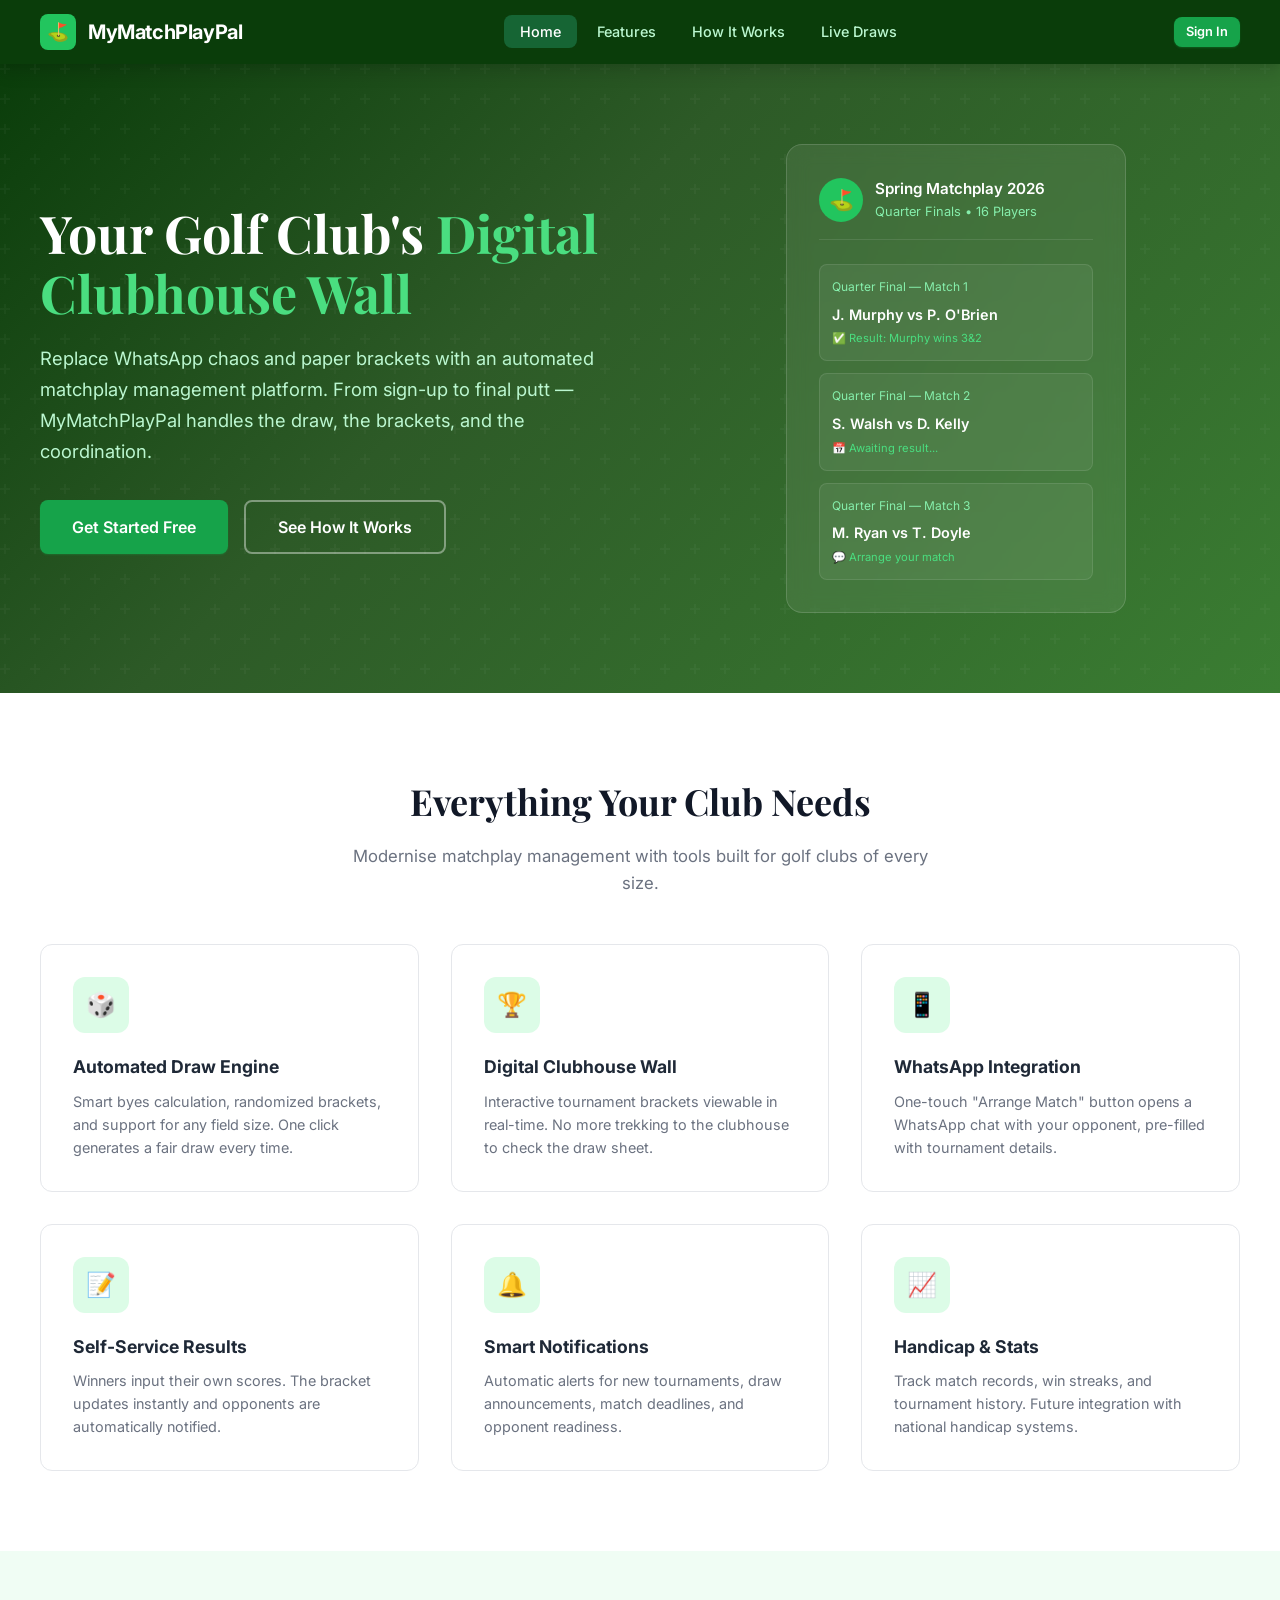
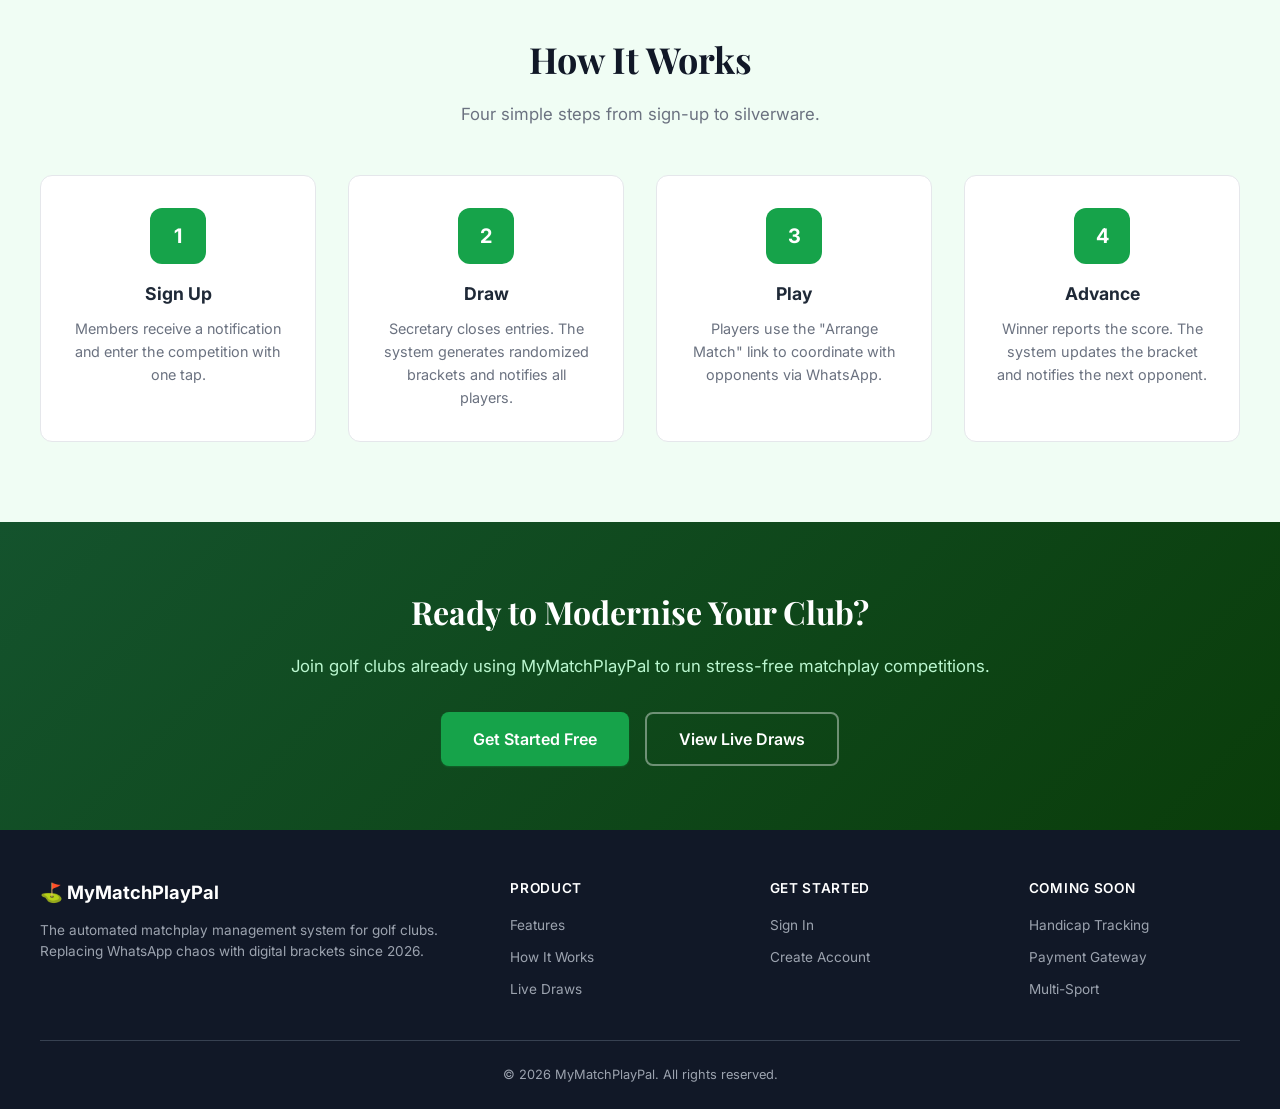
==== commit 17f2c2e9: "Add club membership requests, pause/activate, rename brackets to draws Golfer features: - "Join a Go" ====
--- a/index.html
+++ b/index.html
@@ -21,7 +21,7 @@
         <li><a href="index.html" class="active">Home</a></li>
         <li><a href="#features">Features</a></li>
         <li><a href="#how-it-works">How It Works</a></li>
-        <li><a href="bracket.html">Live Brackets</a></li>
+        <li><a href="bracket.html">Live Draws</a></li>
       </ul>
       <div class="navbar-actions">
         <a href="login.html" class="btn btn-sm btn-primary">Sign In</a>
@@ -148,7 +148,7 @@
     <p>Join golf clubs already using MyMatchPlayPal to run stress-free matchplay competitions.</p>
     <div style="display:flex; gap:1rem; justify-content:center; flex-wrap:wrap;">
       <a href="login.html" class="btn btn-lg btn-primary">Get Started Free</a>
-      <a href="bracket.html" class="btn btn-lg btn-outline">View Live Brackets</a>
+      <a href="bracket.html" class="btn btn-lg btn-outline">View Live Draws</a>
     </div>
   </section>
 
@@ -164,7 +164,7 @@
         <ul>
           <li><a href="#features">Features</a></li>
           <li><a href="#how-it-works">How It Works</a></li>
-          <li><a href="bracket.html">Live Brackets</a></li>
+          <li><a href="bracket.html">Live Draws</a></li>
         </ul>
       </div>
       <div class="footer-col">
--- a/css/style.css
+++ b/css/style.css
@@ -1590,7 +1590,31 @@
   .hero { padding: 3rem 1.5rem; }
   .feature-grid { grid-template-columns: 1fr !important; }
   .grid-2, .grid-3, .grid-4 { grid-template-columns: 1fr; }
-  .stat-cards { grid-template-columns: 1fr 1fr; }
+  .stat-cards {
+    grid-template-columns: repeat(4, 1fr);
+    gap: 0.5rem;
+  }
+
+  .stat-card {
+    padding: 0.6rem 0.4rem;
+    text-align: center;
+  }
+
+  .stat-card .stat-icon {
+    width: 28px;
+    height: 28px;
+    font-size: 0.85rem;
+    margin: 0 auto 0.4rem;
+  }
+
+  .stat-card .stat-value {
+    font-size: 1.1rem;
+  }
+
+  .stat-card .stat-label {
+    font-size: 0.6rem;
+  }
+
   .navbar-links { display: none; }
   .menu-toggle { display: block; }
   .footer-inner { grid-template-columns: 1fr; gap: 2rem; }
@@ -1716,7 +1740,28 @@
 }
 
 @media (max-width: 480px) {
-  .stat-cards { grid-template-columns: 1fr; }
+  .stat-cards {
+    gap: 0.35rem;
+  }
+
+  .stat-card {
+    padding: 0.5rem 0.25rem;
+  }
+
+  .stat-card .stat-icon {
+    width: 24px;
+    height: 24px;
+    font-size: 0.75rem;
+    margin-bottom: 0.3rem;
+  }
+
+  .stat-card .stat-value {
+    font-size: 0.95rem;
+  }
+
+  .stat-card .stat-label {
+    font-size: 0.55rem;
+  }
 
   .hero h1 { font-size: 1.75rem; }
   .hero p { font-size: 1rem; }
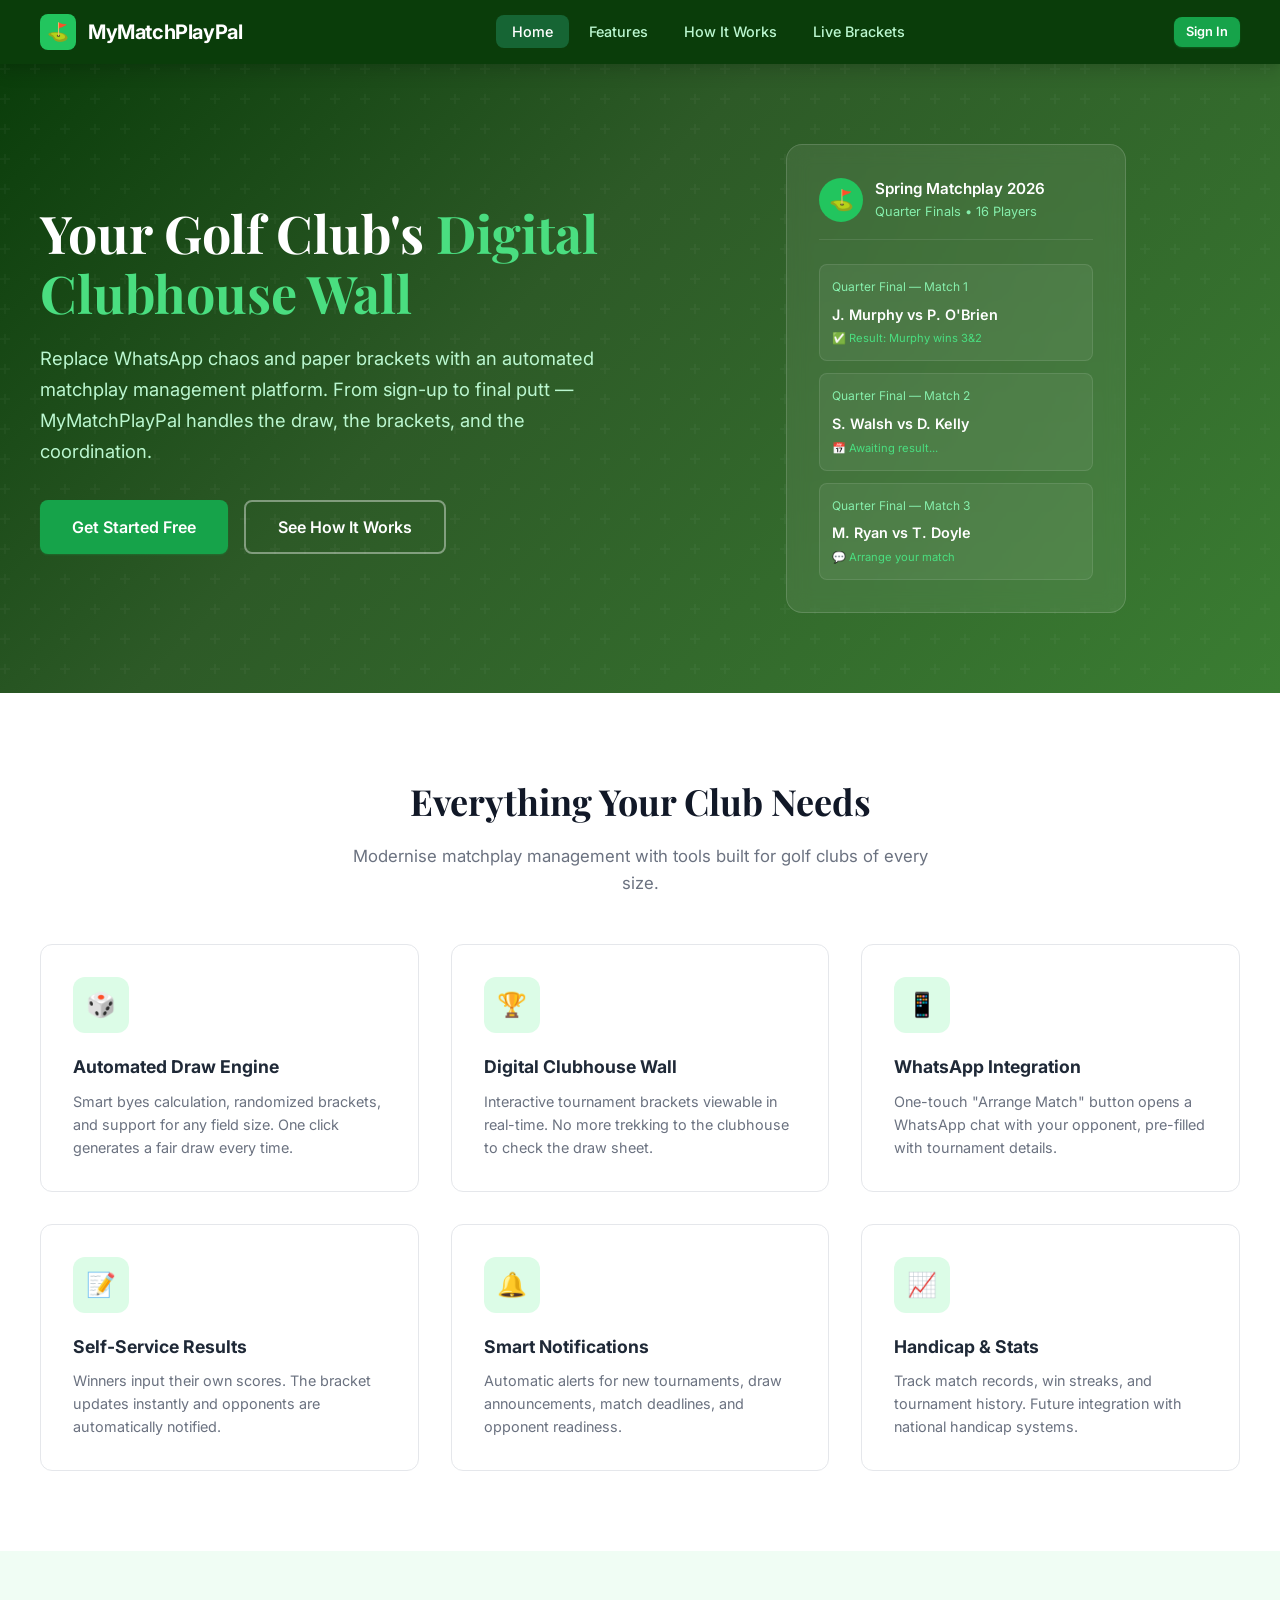
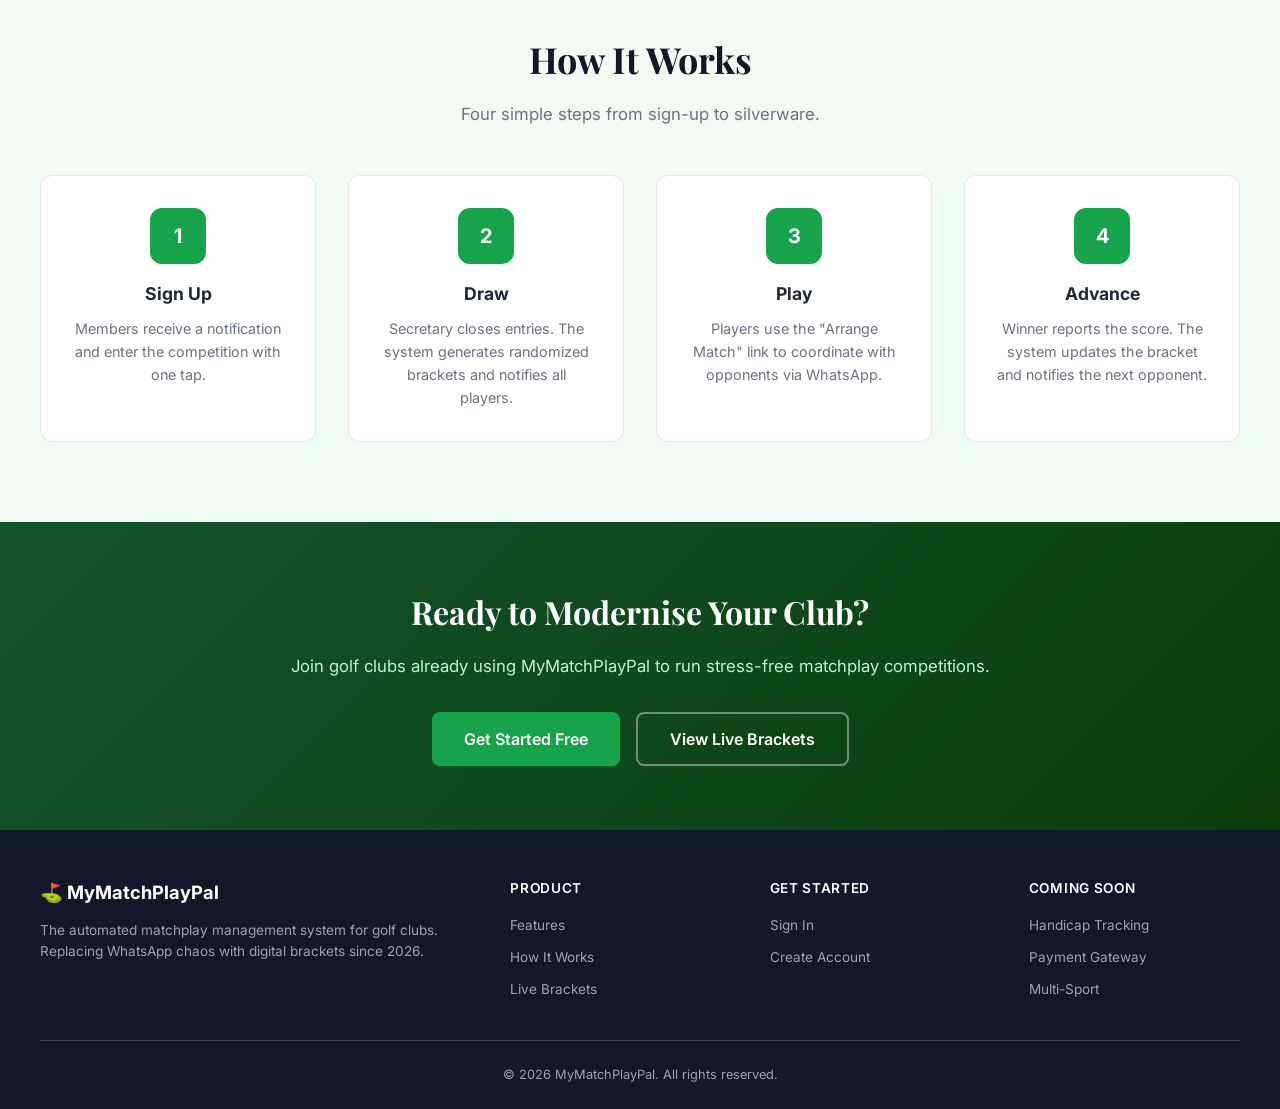
==== commit 8cbac70a: "Rename Draws back to Brackets across all pages Co-Authored-By: Claude Opus 4.6 (1M context) <noreply" ====
--- a/index.html
+++ b/index.html
@@ -21,7 +21,7 @@
         <li><a href="index.html" class="active">Home</a></li>
         <li><a href="#features">Features</a></li>
         <li><a href="#how-it-works">How It Works</a></li>
-        <li><a href="bracket.html">Live Draws</a></li>
+        <li><a href="bracket.html">Live Brackets</a></li>
       </ul>
       <div class="navbar-actions">
         <a href="login.html" class="btn btn-sm btn-primary">Sign In</a>
@@ -148,7 +148,7 @@
     <p>Join golf clubs already using MyMatchPlayPal to run stress-free matchplay competitions.</p>
     <div style="display:flex; gap:1rem; justify-content:center; flex-wrap:wrap;">
       <a href="login.html" class="btn btn-lg btn-primary">Get Started Free</a>
-      <a href="bracket.html" class="btn btn-lg btn-outline">View Live Draws</a>
+      <a href="bracket.html" class="btn btn-lg btn-outline">View Live Brackets</a>
     </div>
   </section>
 
@@ -164,7 +164,7 @@
         <ul>
           <li><a href="#features">Features</a></li>
           <li><a href="#how-it-works">How It Works</a></li>
-          <li><a href="bracket.html">Live Draws</a></li>
+          <li><a href="bracket.html">Live Brackets</a></li>
         </ul>
       </div>
       <div class="footer-col">
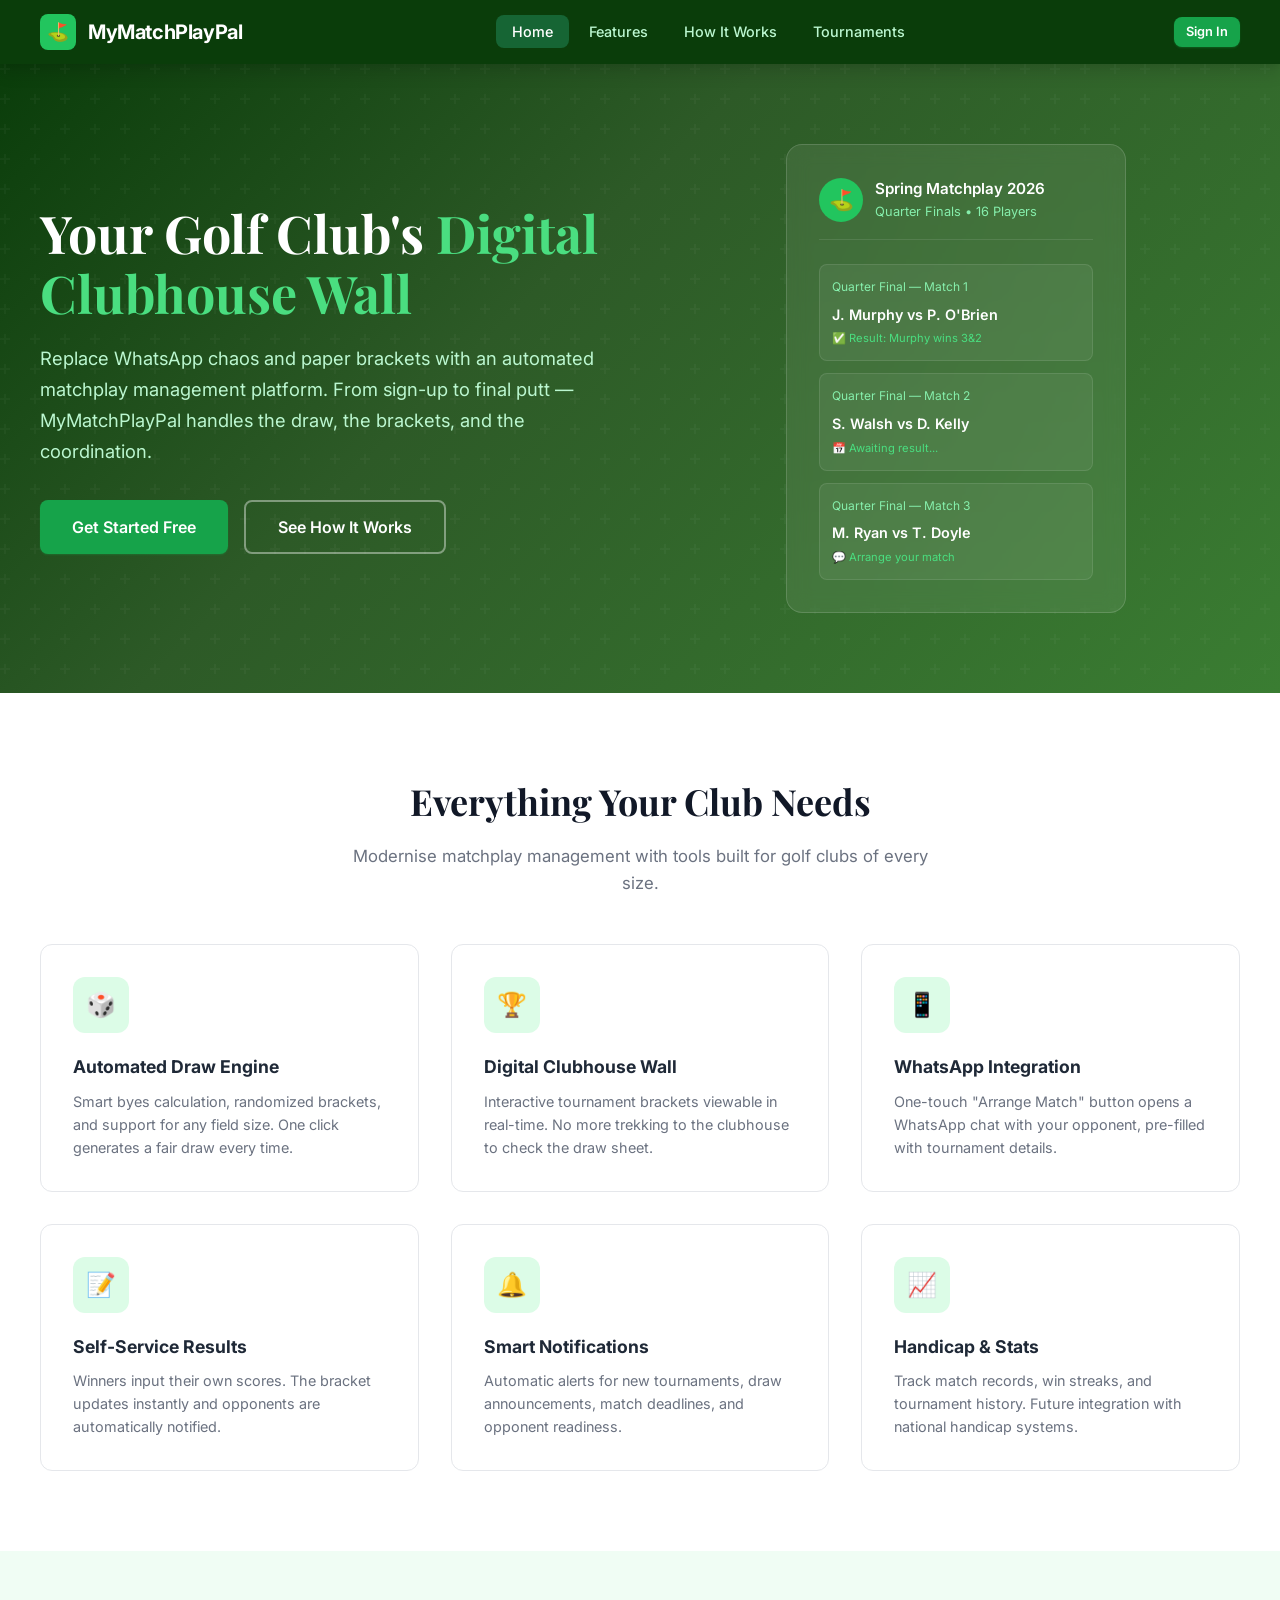
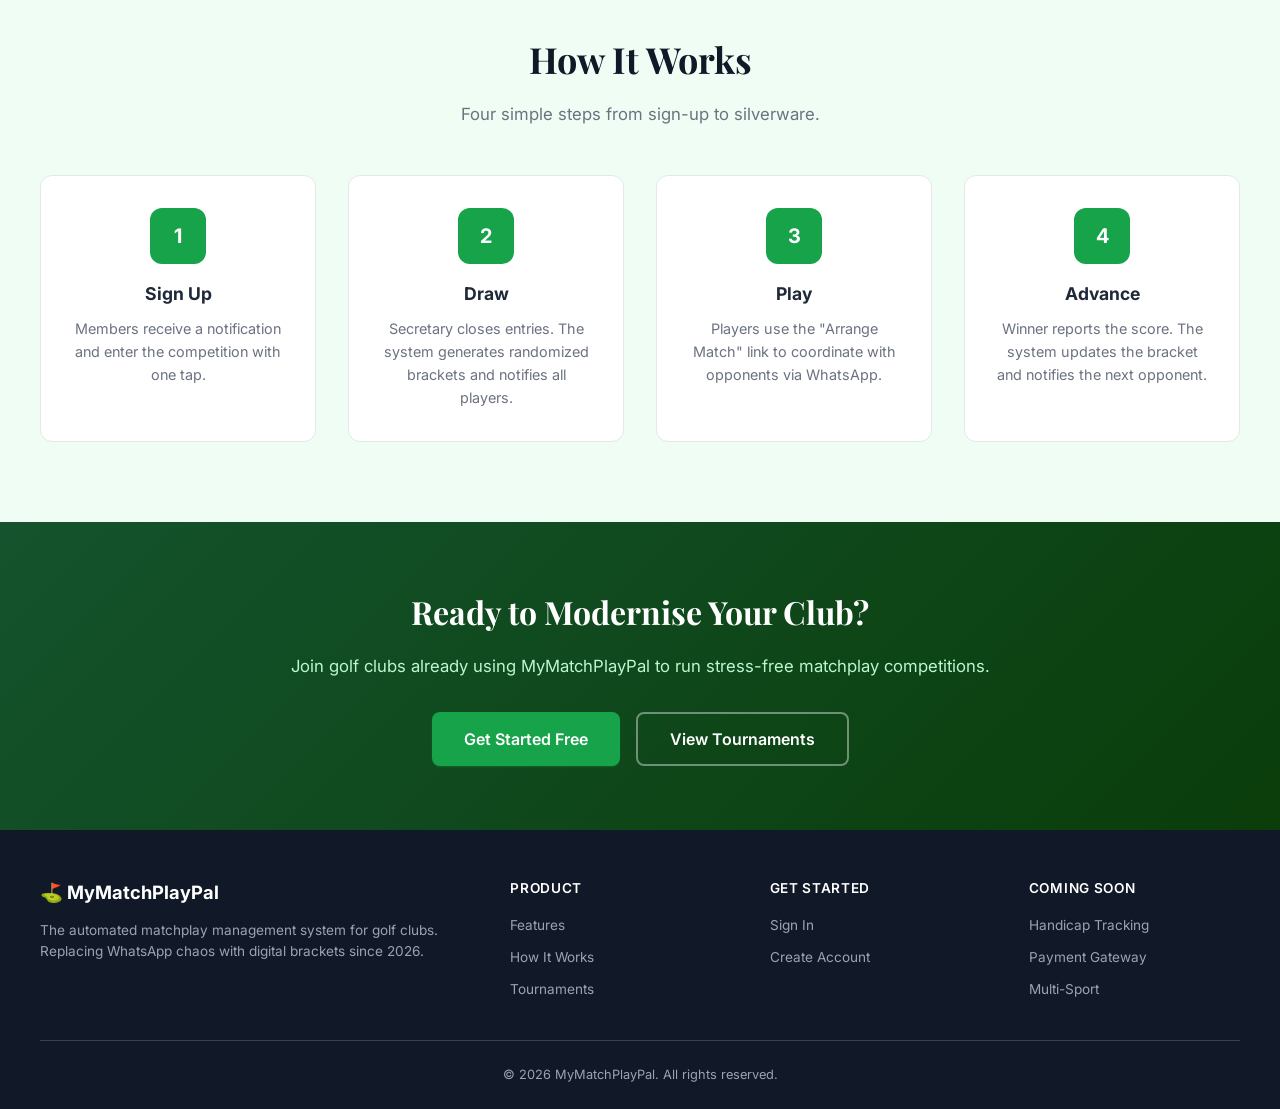
==== commit 9f959851: "Add match date/time scheduler and rename Brackets to Tournaments Match scheduling: - Golfers can set" ====
--- a/index.html
+++ b/index.html
@@ -21,7 +21,7 @@
         <li><a href="index.html" class="active">Home</a></li>
         <li><a href="#features">Features</a></li>
         <li><a href="#how-it-works">How It Works</a></li>
-        <li><a href="bracket.html">Live Brackets</a></li>
+        <li><a href="bracket.html">Tournaments</a></li>
       </ul>
       <div class="navbar-actions">
         <a href="login.html" class="btn btn-sm btn-primary">Sign In</a>
@@ -148,7 +148,7 @@
     <p>Join golf clubs already using MyMatchPlayPal to run stress-free matchplay competitions.</p>
     <div style="display:flex; gap:1rem; justify-content:center; flex-wrap:wrap;">
       <a href="login.html" class="btn btn-lg btn-primary">Get Started Free</a>
-      <a href="bracket.html" class="btn btn-lg btn-outline">View Live Brackets</a>
+      <a href="bracket.html" class="btn btn-lg btn-outline">View Tournaments</a>
     </div>
   </section>
 
@@ -164,7 +164,7 @@
         <ul>
           <li><a href="#features">Features</a></li>
           <li><a href="#how-it-works">How It Works</a></li>
-          <li><a href="bracket.html">Live Brackets</a></li>
+          <li><a href="bracket.html">Tournaments</a></li>
         </ul>
       </div>
       <div class="footer-col">
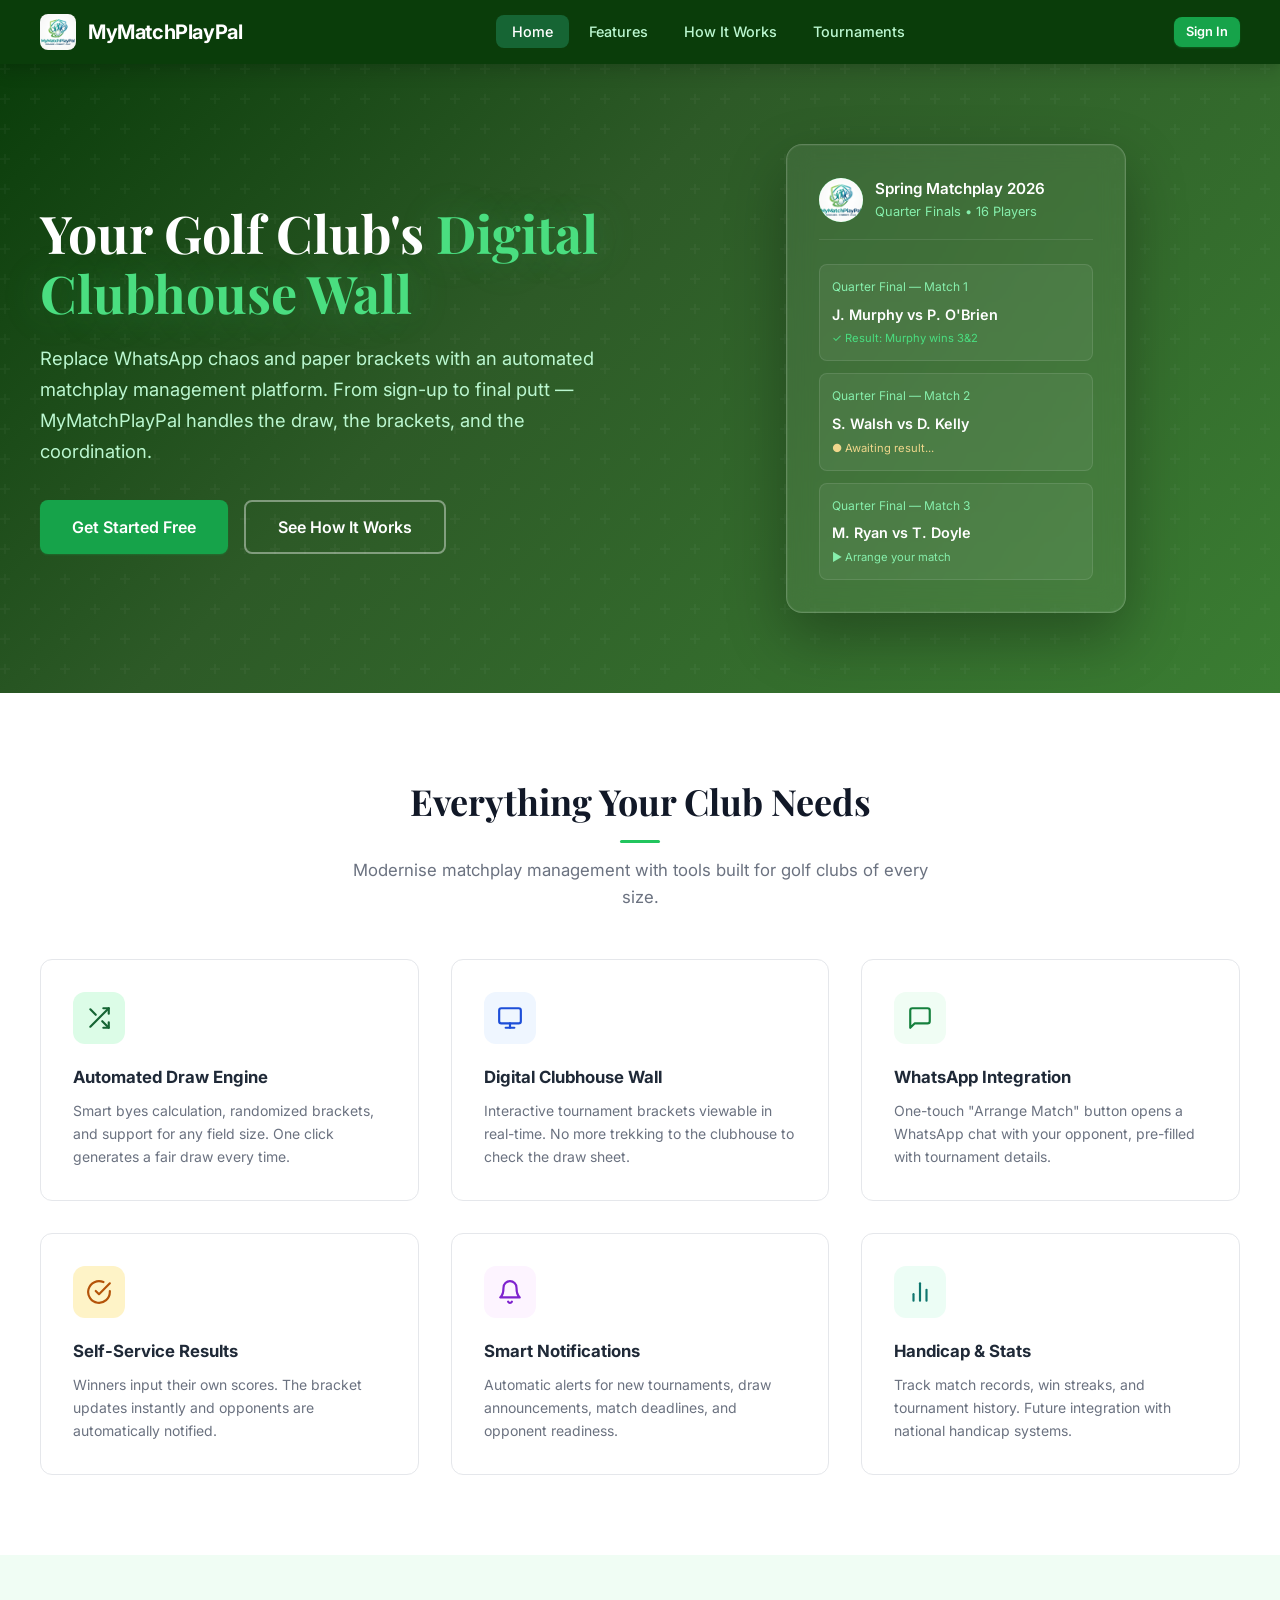
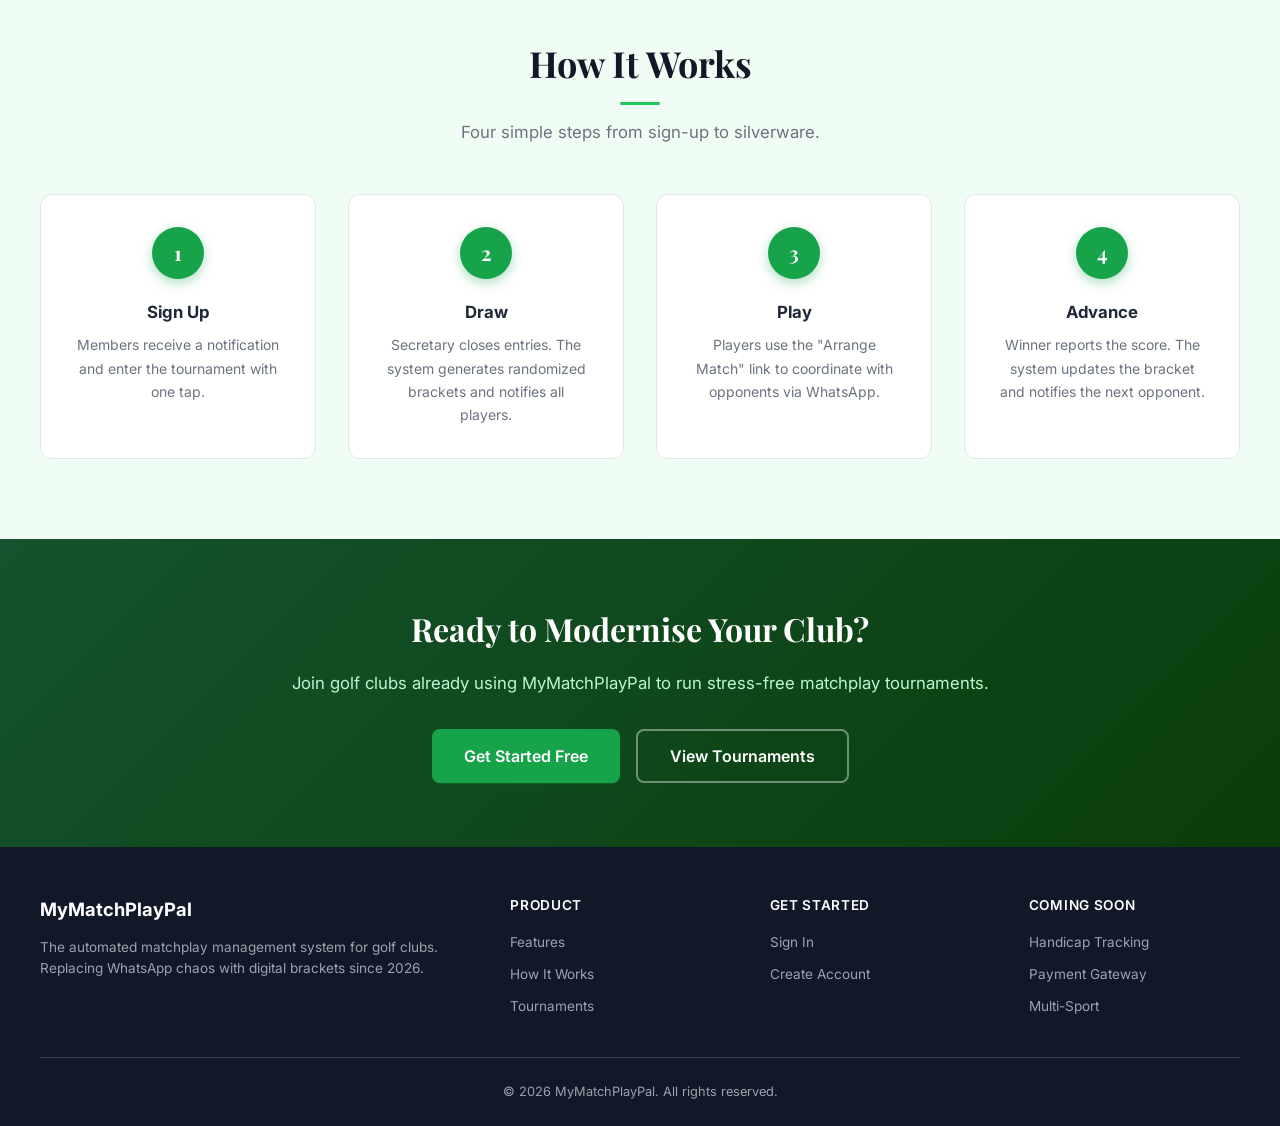
==== commit cd224306: "UI/UX overhaul: replace emoji icons with SVG, fix PC nav layout - Replace all emoji HTML entities wi" ====
--- a/index.html
+++ b/index.html
@@ -7,6 +7,7 @@
   <link rel="preconnect" href="https://fonts.googleapis.com">
   <link href="https://fonts.googleapis.com/css2?family=Inter:wght@400;500;600;700&family=Playfair+Display:wght@600;700&display=swap" rel="stylesheet">
   <link rel="stylesheet" href="css/style.css">
+  <link rel="icon" href="favicon.ico" type="image/x-icon">
 </head>
 <body>
 
@@ -14,7 +15,7 @@
   <nav class="navbar">
     <div class="navbar-inner">
       <a href="index.html" class="navbar-brand">
-        <div class="brand-icon">&#9971;</div>
+        <div class="brand-icon"><img src="logo.png" alt="MyMatchPlayPal logo"></div>
         MyMatchPlayPal
       </a>
       <ul class="navbar-links">
@@ -25,7 +26,9 @@
       </ul>
       <div class="navbar-actions">
         <a href="login.html" class="btn btn-sm btn-primary">Sign In</a>
-        <button class="menu-toggle" onclick="document.querySelector('.navbar-links').classList.toggle('show')">&#9776;</button>
+        <button class="menu-toggle" onclick="document.querySelector('.navbar-links').classList.toggle('show')">
+          <svg width="24" height="24" viewBox="0 0 24 24" fill="none" stroke="currentColor" stroke-width="2" stroke-linecap="round"><line x1="3" y1="6" x2="21" y2="6"/><line x1="3" y1="12" x2="21" y2="12"/><line x1="3" y1="18" x2="21" y2="18"/></svg>
+        </button>
       </div>
     </div>
   </nav>
@@ -44,7 +47,7 @@
       <div class="hero-visual">
         <div class="hero-mockup">
           <div class="hero-mockup-header">
-            <div class="hero-mockup-avatar">&#9971;</div>
+            <div class="hero-mockup-avatar"><img src="logo.png" alt="" style="width:100%;height:100%;object-fit:cover;border-radius:50%;"></div>
             <div class="hero-mockup-info">
               <h4>Spring Matchplay 2026</h4>
               <p>Quarter Finals &bull; 16 Players</p>
@@ -54,17 +57,17 @@
             <div class="hero-match-card">
               <div class="match-title">Quarter Final &mdash; Match 1</div>
               <div class="match-vs">J. Murphy vs P. O'Brien</div>
-              <div class="match-status">&#9989; Result: Murphy wins 3&amp;2</div>
+              <div class="match-status" style="color:var(--green-400);">&#10003; Result: Murphy wins 3&amp;2</div>
             </div>
             <div class="hero-match-card">
               <div class="match-title">Quarter Final &mdash; Match 2</div>
               <div class="match-vs">S. Walsh vs D. Kelly</div>
-              <div class="match-status">&#128197; Awaiting result...</div>
+              <div class="match-status" style="color:var(--gold-light);">&#9679; Awaiting result...</div>
             </div>
             <div class="hero-match-card">
               <div class="match-title">Quarter Final &mdash; Match 3</div>
               <div class="match-vs">M. Ryan vs T. Doyle</div>
-              <div class="match-status">&#128172; Arrange your match</div>
+              <div class="match-status" style="color:var(--green-300);">&#9654; Arrange your match</div>
             </div>
           </div>
         </div>
@@ -80,32 +83,44 @@
     </div>
     <div class="feature-grid">
       <div class="feature-card">
-        <div class="feature-icon">&#127922;</div>
+        <div class="feature-icon">
+          <svg viewBox="0 0 24 24" fill="none" stroke="currentColor" stroke-width="2" stroke-linecap="round" stroke-linejoin="round"><polyline points="16 3 21 3 21 8"/><line x1="4" y1="20" x2="21" y2="3"/><polyline points="21 16 21 21 16 21"/><line x1="15" y1="15" x2="21" y2="21"/><line x1="4" y1="4" x2="9" y2="9"/></svg>
+        </div>
         <h3>Automated Draw Engine</h3>
         <p>Smart byes calculation, randomized brackets, and support for any field size. One click generates a fair draw every time.</p>
       </div>
       <div class="feature-card">
-        <div class="feature-icon">&#127942;</div>
+        <div class="feature-icon feature-icon-blue">
+          <svg viewBox="0 0 24 24" fill="none" stroke="currentColor" stroke-width="2" stroke-linecap="round" stroke-linejoin="round"><rect x="2" y="3" width="20" height="14" rx="2" ry="2"/><line x1="8" y1="21" x2="16" y2="21"/><line x1="12" y1="17" x2="12" y2="21"/></svg>
+        </div>
         <h3>Digital Clubhouse Wall</h3>
         <p>Interactive tournament brackets viewable in real-time. No more trekking to the clubhouse to check the draw sheet.</p>
       </div>
       <div class="feature-card">
-        <div class="feature-icon">&#128241;</div>
+        <div class="feature-icon feature-icon-wapp">
+          <svg viewBox="0 0 24 24" fill="none" stroke="currentColor" stroke-width="2" stroke-linecap="round" stroke-linejoin="round"><path d="M21 15a2 2 0 0 1-2 2H7l-4 4V5a2 2 0 0 1 2-2h14a2 2 0 0 1 2 2z"/></svg>
+        </div>
         <h3>WhatsApp Integration</h3>
         <p>One-touch "Arrange Match" button opens a WhatsApp chat with your opponent, pre-filled with tournament details.</p>
       </div>
       <div class="feature-card">
-        <div class="feature-icon">&#128221;</div>
+        <div class="feature-icon feature-icon-amber">
+          <svg viewBox="0 0 24 24" fill="none" stroke="currentColor" stroke-width="2" stroke-linecap="round" stroke-linejoin="round"><path d="M22 11.08V12a10 10 0 1 1-5.93-9.14"/><polyline points="22 4 12 14.01 9 11.01"/></svg>
+        </div>
         <h3>Self-Service Results</h3>
         <p>Winners input their own scores. The bracket updates instantly and opponents are automatically notified.</p>
       </div>
       <div class="feature-card">
-        <div class="feature-icon">&#128276;</div>
+        <div class="feature-icon feature-icon-purple">
+          <svg viewBox="0 0 24 24" fill="none" stroke="currentColor" stroke-width="2" stroke-linecap="round" stroke-linejoin="round"><path d="M18 8A6 6 0 0 0 6 8c0 7-3 9-3 9h18s-3-2-3-9"/><path d="M13.73 21a2 2 0 0 1-3.46 0"/></svg>
+        </div>
         <h3>Smart Notifications</h3>
         <p>Automatic alerts for new tournaments, draw announcements, match deadlines, and opponent readiness.</p>
       </div>
       <div class="feature-card">
-        <div class="feature-icon">&#128200;</div>
+        <div class="feature-icon feature-icon-teal">
+          <svg viewBox="0 0 24 24" fill="none" stroke="currentColor" stroke-width="2" stroke-linecap="round" stroke-linejoin="round"><line x1="18" y1="20" x2="18" y2="10"/><line x1="12" y1="20" x2="12" y2="4"/><line x1="6" y1="20" x2="6" y2="14"/></svg>
+        </div>
         <h3>Handicap & Stats</h3>
         <p>Track match records, win streaks, and tournament history. Future integration with national handicap systems.</p>
       </div>
@@ -120,22 +135,22 @@
     </div>
     <div class="feature-grid how-it-works-grid">
       <div class="feature-card" style="text-align:center; background: var(--white);">
-        <div class="feature-icon" style="margin: 0 auto 1rem; background: var(--green-600); color: white; font-weight: 700; font-size: 1.25rem;">1</div>
+        <div class="step-num">1</div>
         <h3>Sign Up</h3>
-        <p>Members receive a notification and enter the competition with one tap.</p>
-      </div>
-      <div class="feature-card" style="text-align:center; background: var(--white);">
-        <div class="feature-icon" style="margin: 0 auto 1rem; background: var(--green-600); color: white; font-weight: 700; font-size: 1.25rem;">2</div>
+        <p>Members receive a notification and enter the tournament with one tap.</p>
+      </div>
+      <div class="feature-card" style="text-align:center; background: var(--white);">
+        <div class="step-num">2</div>
         <h3>Draw</h3>
         <p>Secretary closes entries. The system generates randomized brackets and notifies all players.</p>
       </div>
       <div class="feature-card" style="text-align:center; background: var(--white);">
-        <div class="feature-icon" style="margin: 0 auto 1rem; background: var(--green-600); color: white; font-weight: 700; font-size: 1.25rem;">3</div>
+        <div class="step-num">3</div>
         <h3>Play</h3>
         <p>Players use the "Arrange Match" link to coordinate with opponents via WhatsApp.</p>
       </div>
       <div class="feature-card" style="text-align:center; background: var(--white);">
-        <div class="feature-icon" style="margin: 0 auto 1rem; background: var(--green-600); color: white; font-weight: 700; font-size: 1.25rem;">4</div>
+        <div class="step-num">4</div>
         <h3>Advance</h3>
         <p>Winner reports the score. The system updates the bracket and notifies the next opponent.</p>
       </div>
@@ -145,7 +160,7 @@
   <!-- CTA -->
   <section class="cta">
     <h2>Ready to Modernise Your Club?</h2>
-    <p>Join golf clubs already using MyMatchPlayPal to run stress-free matchplay competitions.</p>
+    <p>Join golf clubs already using MyMatchPlayPal to run stress-free matchplay tournaments.</p>
     <div style="display:flex; gap:1rem; justify-content:center; flex-wrap:wrap;">
       <a href="login.html" class="btn btn-lg btn-primary">Get Started Free</a>
       <a href="bracket.html" class="btn btn-lg btn-outline">View Tournaments</a>
@@ -156,7 +171,7 @@
   <footer class="footer">
     <div class="footer-inner">
       <div class="footer-brand">
-        <h3>&#9971; MyMatchPlayPal</h3>
+        <h3>MyMatchPlayPal</h3>
         <p>The automated matchplay management system for golf clubs. Replacing WhatsApp chaos with digital brackets since 2026.</p>
       </div>
       <div class="footer-col">
--- a/css/style.css
+++ b/css/style.css
@@ -127,6 +127,13 @@
   align-items: center;
   justify-content: center;
   font-size: 1.1rem;
+  overflow: hidden;
+}
+
+.navbar-brand .brand-icon img {
+  width: 100%;
+  height: 100%;
+  object-fit: cover;
 }
 
 .navbar-links {
@@ -570,10 +577,12 @@
   margin-bottom: 0.75rem;
 }
 
-.stat-card .stat-icon.green { background: var(--green-100); }
-.stat-card .stat-icon.gold { background: #fef3c7; }
-.stat-card .stat-icon.blue { background: #eff6ff; }
-.stat-card .stat-icon.red { background: #fef2f2; }
+.stat-card .stat-icon { display: flex; align-items: center; justify-content: center; }
+.stat-card .stat-icon svg { display: block; }
+.stat-card .stat-icon.green { background: var(--green-100); color: var(--green-700); }
+.stat-card .stat-icon.gold  { background: #fef3c7; color: #b45309; }
+.stat-card .stat-icon.blue  { background: #eff6ff; color: #1d4ed8; }
+.stat-card .stat-icon.red   { background: #fef2f2; color: #dc2626; }
 
 .stat-card .stat-value {
   font-size: 1.75rem;
@@ -631,7 +640,7 @@
 
 .bracket {
   display: flex;
-  gap: 3rem;
+  gap: 1.5rem;
   align-items: center;
   min-width: max-content;
 }
@@ -639,28 +648,28 @@
 .bracket-round {
   display: flex;
   flex-direction: column;
-  gap: 1.5rem;
+  gap: 0.75rem;
 }
 
 .bracket-round-title {
   text-align: center;
-  font-size: 0.8rem;
+  font-size: 0.65rem;
   font-weight: 700;
   text-transform: uppercase;
   letter-spacing: 0.06em;
   color: var(--green-700);
-  margin-bottom: 0.75rem;
-  padding: 0.4rem 1rem;
+  margin-bottom: 0.4rem;
+  padding: 0.25rem 0.6rem;
   background: var(--green-100);
   border-radius: var(--radius-full);
 }
 
 .bracket-match {
   background: var(--white);
-  border: 1.5px solid var(--gray-200);
-  border-radius: var(--radius);
+  border: 1px solid var(--gray-200);
+  border-radius: 4px;
   overflow: hidden;
-  min-width: 200px;
+  min-width: 150px;
   box-shadow: var(--shadow-sm);
 }
 
@@ -668,10 +677,11 @@
   display: flex;
   align-items: center;
   justify-content: space-between;
-  padding: 0.5rem 0.75rem;
-  font-size: 0.85rem;
+  padding: 0.2rem 0.5rem;
+  font-size: 0.75rem;
   border-bottom: 1px solid var(--gray-100);
   transition: background 0.15s;
+  line-height: 1.3;
 }
 
 .bracket-player:last-child {
@@ -701,9 +711,13 @@
 }
 
 .bracket-player .seed {
-  font-size: 0.7rem;
+  font-size: 0.6rem;
   color: var(--gray-400);
   font-weight: 400;
+}
+
+.bracket-player .player-score {
+  font-size: 0.7rem;
 }
 
 /* Connector lines */
@@ -754,6 +768,7 @@
 
 .hero h1 span {
   color: var(--green-400);
+  text-shadow: 0 0 40px rgba(74, 222, 128, 0.25);
 }
 
 .hero p {
@@ -775,12 +790,13 @@
 }
 
 .hero-mockup {
-  background: rgba(255,255,255,0.08);
-  border: 1px solid rgba(255,255,255,0.15);
+  background: rgba(255,255,255,0.07);
+  border: 1px solid rgba(255,255,255,0.18);
   border-radius: var(--radius-xl);
   padding: 2rem;
-  backdrop-filter: blur(10px);
+  backdrop-filter: blur(12px);
   width: 340px;
+  box-shadow: 0 24px 60px rgba(0,0,0,0.3), 0 0 0 1px rgba(255,255,255,0.05) inset;
 }
 
 .hero-mockup-header {
@@ -866,9 +882,20 @@
   margin-bottom: 0.75rem;
 }
 
+.section-header h2::after {
+  content: '';
+  display: block;
+  width: 40px;
+  height: 3px;
+  background: var(--green-500);
+  border-radius: 2px;
+  margin: 0.6rem auto 0;
+}
+
 .section-header p {
   color: var(--gray-500);
   font-size: 1.05rem;
+  margin-top: 0.85rem;
 }
 
 .feature-grid {
@@ -893,33 +920,68 @@
 }
 
 .feature-icon {
-  width: 56px;
-  height: 56px;
+  width: 52px;
+  height: 52px;
   border-radius: var(--radius-lg);
   background: var(--green-100);
+  color: var(--green-700);
   display: flex;
   align-items: center;
   justify-content: center;
-  font-size: 1.5rem;
   margin-bottom: 1.25rem;
-}
+  transition: transform 0.2s;
+}
+
+.feature-icon svg {
+  width: 26px;
+  height: 26px;
+  display: block;
+  flex-shrink: 0;
+}
+
+.feature-card:hover .feature-icon {
+  transform: scale(1.08);
+}
+
+.feature-icon-blue   { background: #eff6ff; color: #1d4ed8; }
+.feature-icon-wapp   { background: #f0fdf4; color: #15803d; }
+.feature-icon-amber  { background: #fef3c7; color: #b45309; }
+.feature-icon-purple { background: #fdf4ff; color: #7e22ce; }
+.feature-icon-teal   { background: #ecfdf5; color: #0f766e; }
 
 .feature-card h3 {
-  font-size: 1.1rem;
+  font-size: 1.05rem;
   font-weight: 700;
   margin-bottom: 0.5rem;
   color: var(--gray-800);
 }
 
 .feature-card p {
-  font-size: 0.9rem;
+  font-size: 0.875rem;
   color: var(--gray-500);
-  line-height: 1.6;
+  line-height: 1.65;
 }
 
 /* How It Works - 4 column grid */
 .how-it-works-grid {
   grid-template-columns: repeat(4, 1fr);
+}
+
+/* Step number badge */
+.step-num {
+  width: 52px;
+  height: 52px;
+  border-radius: 50%;
+  background: var(--green-600);
+  color: white;
+  font-weight: 700;
+  font-size: 1.25rem;
+  display: flex;
+  align-items: center;
+  justify-content: center;
+  margin: 0 auto 1.25rem;
+  box-shadow: 0 4px 12px rgba(22, 163, 74, 0.35);
+  font-family: var(--font-display);
 }
 
 /* ============================================
@@ -1263,9 +1325,10 @@
 
 .accordion-arrow {
   margin-left: auto;
-  font-size: 0.7rem;
   color: var(--gray-400);
   transition: transform 0.2s;
+  display: flex;
+  align-items: center;
 }
 
 .bracket-accordion-header.active .accordion-arrow {
@@ -1629,14 +1692,30 @@
     left: 0;
     right: 0;
     background: var(--green-900);
-    padding: 0.75rem 1rem;
-    box-shadow: var(--shadow-lg);
+    padding: 0.5rem;
+    box-shadow: 0 8px 24px rgba(0,0,0,0.3);
     z-index: 999;
+    border-radius: 0 0 var(--radius-lg) var(--radius-lg);
+    gap: 0.25rem;
+  }
+
+  .navbar-links.show li {
+    list-style: none;
   }
 
   .navbar-links.show a {
-    padding: 0.75rem 1rem;
+    display: flex;
+    align-items: center;
+    gap: 0.5rem;
+    padding: 0.85rem 1rem;
     font-size: 1rem;
+    border-radius: var(--radius);
+    transition: background 0.15s;
+  }
+
+  .navbar-links.show a:hover,
+  .navbar-links.show a.active {
+    background: rgba(255,255,255,0.12);
   }
 
   .navbar-inner {
